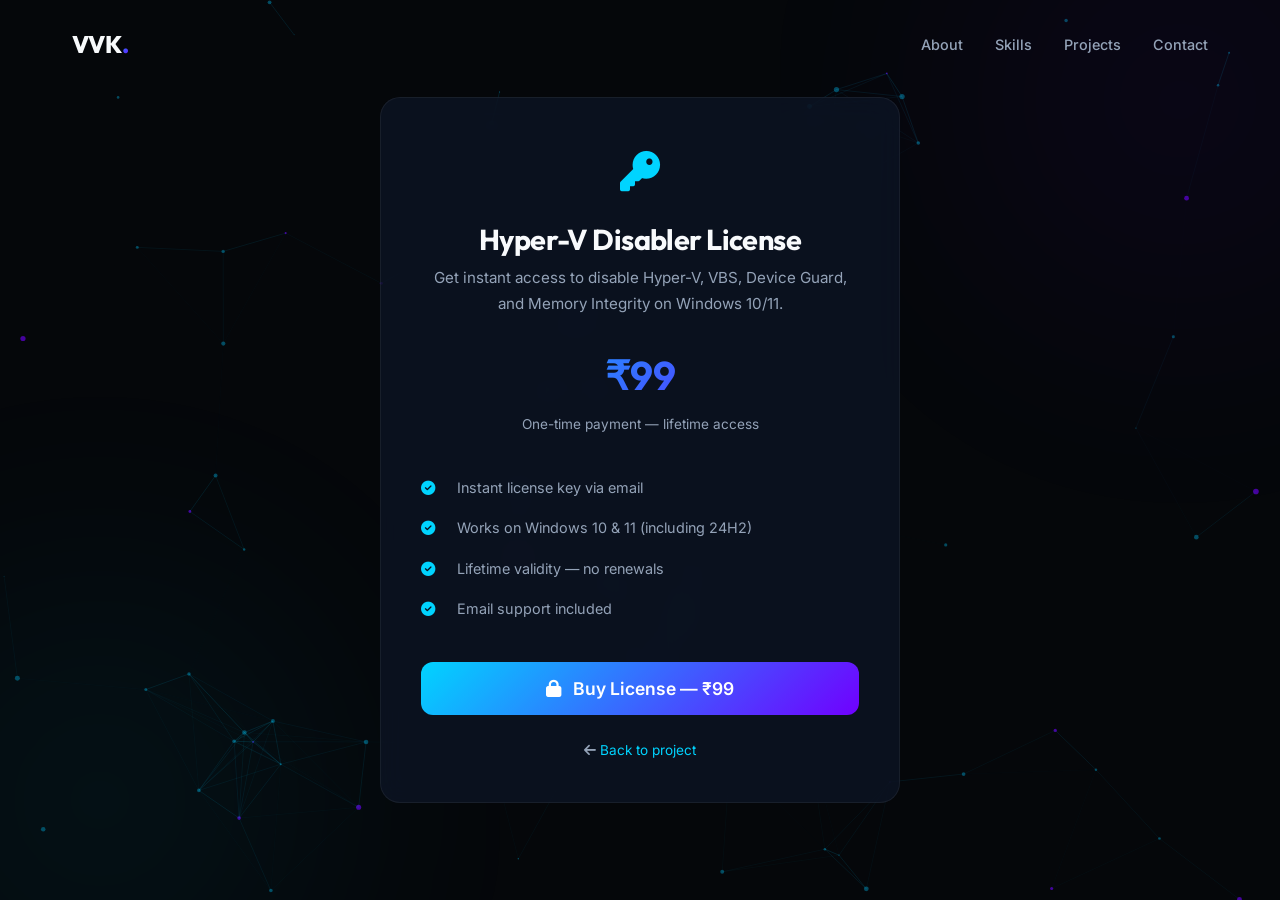
==== license.html @ eac20e23 "Add files via upload" ====
<!DOCTYPE html>
<html lang="en">
<head>
  <meta charset="UTF-8" />
  <meta name="viewport" content="width=device-width, initial-scale=1.0" />
  <title>License — Hyper-V Disabler | Vignesh Vijay K</title>
  <meta name="description" content="Purchase a license key for Hyper-V Complete Disabler script." />

  <link rel="stylesheet" href="https://cdnjs.cloudflare.com/ajax/libs/font-awesome/6.5.1/css/all.min.css" />
  <link rel="stylesheet" href="style.css" />

  <style>
    .license-section {
      min-height: 100vh;
      display: flex;
      align-items: center;
      justify-content: center;
      padding: 6rem 1rem;
    }
    .license-card {
      max-width: 520px;
      width: 100%;
      padding: 2.5rem;
      text-align: center;
    }
    .license-card .icon {
      font-size: 2.5rem;
      color: var(--accent);
      margin-bottom: 1rem;
    }
    .license-card h1 {
      font-size: 1.8rem;
      margin-bottom: 0.5rem;
    }
    .license-card .subtitle {
      color: var(--text-muted);
      font-size: 0.95rem;
      margin-bottom: 1.5rem;
    }
    .price {
      font-size: 2.5rem;
      font-weight: 700;
      font-family: var(--font-h);
      background: linear-gradient(135deg, var(--accent), var(--accent-2));
      -webkit-background-clip: text;
      -webkit-text-fill-color: transparent;
      background-clip: text;
      margin-bottom: 0.25rem;
    }
    .price-label {
      color: var(--text-muted);
      font-size: 0.85rem;
      margin-bottom: 2rem;
    }
    .features {
      text-align: left;
      margin-bottom: 2rem;
    }
    .features li {
      list-style: none;
      padding: 0.5rem 0;
      color: var(--text-muted);
      font-size: 0.9rem;
    }
    .features li i {
      color: var(--accent);
      width: 1.5rem;
      margin-right: 0.5rem;
    }
    .btn-razorpay {
      width: 100%;
      padding: 1rem;
      font-size: 1.1rem;
      font-weight: 600;
      font-family: var(--font);
      border: none;
      border-radius: 0.75rem;
      cursor: pointer;
      background: linear-gradient(135deg, var(--accent), var(--accent-2));
      color: #fff;
      transition: var(--tr);
    }
    .btn-razorpay:hover {
      transform: translateY(-2px);
      box-shadow: 0 0 30px var(--accent-glow);
    }
    .btn-razorpay:disabled {
      opacity: 0.6;
      cursor: not-allowed;
      transform: none;
    }
    .btn-razorpay i {
      margin-right: 0.5rem;
    }
    .already-have {
      margin-top: 1.5rem;
      font-size: 0.85rem;
      color: var(--text-muted);
    }
    .already-have a {
      color: var(--accent);
    }
    .status-msg {
      margin-top: 1rem;
      padding: 0.75rem;
      border-radius: 0.5rem;
      font-size: 0.9rem;
      display: none;
    }
    .status-msg.success {
      display: block;
      background: rgba(16, 185, 129, 0.15);
      color: #10b981;
      border: 1px solid rgba(16, 185, 129, 0.3);
    }
    .status-msg.error {
      display: block;
      background: rgba(239, 68, 68, 0.15);
      color: #ef4444;
      border: 1px solid rgba(239, 68, 68, 0.3);
    }
    .back-link {
      display: inline-block;
      margin-top: 1.5rem;
      color: var(--text-muted);
      font-size: 0.85rem;
    }
    .back-link i {
      margin-right: 0.3rem;
    }
    .back-link:hover {
      color: var(--accent);
    }
    .loading-spinner {
      display: inline-block;
      width: 1rem;
      height: 1rem;
      border: 2px solid rgba(255,255,255,0.3);
      border-top-color: #fff;
      border-radius: 50%;
      animation: spin 0.6s linear infinite;
      margin-right: 0.5rem;
      vertical-align: middle;
    }
    @keyframes spin { to { transform: rotate(360deg); } }
  </style>
</head>
<body>

  <canvas id="bg-canvas"></canvas>
  <div class="bg-glow bg-glow-1"></div>
  <div class="bg-glow bg-glow-2"></div>

  <nav id="navbar">
    <div class="container nav-content">
      <a href="https://vigneshvijayk.github.io/VigneshVijayK/" class="logo">VVK<span class="gradient-text">.</span></a>
      <ul class="nav-links">
        <li><a href="https://vigneshvijayk.github.io/VigneshVijayK/#about">About</a></li>
        <li><a href="https://vigneshvijayk.github.io/VigneshVijayK/#skills">Skills</a></li>
        <li><a href="https://vigneshvijayk.github.io/VigneshVijayK/#projects">Projects</a></li>
        <li><a href="https://vigneshvijayk.github.io/VigneshVijayK/#contact">Contact</a></li>
      </ul>
    </div>
  </nav>

  <section class="license-section">
    <div class="glass license-card">
      <div class="icon"><i class="fas fa-key"></i></div>
      <h1>Hyper-V Disabler License</h1>
      <p class="subtitle">Get instant access to disable Hyper-V, VBS, Device Guard, and Memory Integrity on Windows 10/11.</p>

      <div class="price">₹99</div>
      <div class="price-label">One-time payment — lifetime access</div>

      <ul class="features">
        <li><i class="fas fa-check-circle"></i> Instant license key via email</li>
        <li><i class="fas fa-check-circle"></i> Works on Windows 10 & 11 (including 24H2)</li>
        <li><i class="fas fa-check-circle"></i> Lifetime validity — no renewals</li>
        <li><i class="fas fa-check-circle"></i> Email support included</li>
      </ul>

      <button class="btn-razorpay" id="buyBtn" onclick="startPayment()">
        <i class="fas fa-lock"></i> Buy License — ₹99
      </button>

      <div id="statusMsg" class="status-msg"></div>

      <p class="already-have">
        <i class="fas fa-arrow-left"></i>
        <a href="https://github.com/VigneshVijayK/Disable-HyperV-EVE-NG">Back to project</a>
      </p>
    </div>
  </section>

  <script src="https://checkout.razorpay.com/v1/checkout.js"></script>
  <script>
    const API_BASE = 'https://disable-hyperv-license-api.onrender.com';

    function showStatus(msg, type) {
      const el = document.getElementById('statusMsg');
      el.textContent = msg;
      el.className = 'status-msg ' + type;
    }

    async function startPayment() {
      const btn = document.getElementById('buyBtn');
      btn.disabled = true;
      btn.innerHTML = '<span class="loading-spinner"></span> Creating order...';
      showStatus('', '');

      try {
        const res = await fetch(API_BASE + '/create-order', { method: 'POST' });
        const data = await res.json();

        if (!data.order_id) {
          throw new Error(data.error || 'Failed to create order');
        }

        const options = {
          key: data.key_id,
          order_id: data.order_id,
          name: 'Hyper-V Disabler',
          description: 'License Key',
          prefill: { contact: '', email: '' },
          theme: { color: '#00d4ff' },
          handler: function(response) {
            showStatus('Payment successful! Your license key is being sent to your email.', 'success');
            btn.innerHTML = '<i class="fas fa-check"></i> License Purchased';
            btn.disabled = true;
          },
          modal: {
            ondismiss: function() {
              btn.innerHTML = '<i class="fas fa-lock"></i> Buy License — ₹99';
              btn.disabled = false;
            }
          }
        };

        const rzp = new Razorpay(options);
        rzp.on('payment.failed', function(resp) {
          showStatus('Payment failed: ' + (resp.error.description || 'Please try again'), 'error');
          btn.innerHTML = '<i class="fas fa-lock"></i> Buy License — ₹99';
          btn.disabled = false;
        });

        rzp.open();
      } catch (err) {
        showStatus('Error: ' + err.message, 'error');
        btn.innerHTML = '<i class="fas fa-lock"></i> Buy License — ₹99';
        btn.disabled = false;
      }
    }
  </script>

  <script src="main.js"></script>
</body>
</html>
---- style.css ----
@import url('https://fonts.googleapis.com/css2?family=Inter:wght@300;400;500;600;700&family=Outfit:wght@300;400;500;600;700;800;900&family=Fira+Code:wght@400;500&display=swap');

/* ===== VARIABLES ===== */
:root {
  --bg: #05070a;
  --bg-alt: #080d14;
  --bg-card: rgba(15, 23, 42, 0.65);
  --accent: #00d4ff;
  --accent-2: #7000ff;
  --accent-glow: rgba(0, 212, 255, 0.25);
  --text: #f8fafc;
  --text-muted: #94a3b8;
  --border: rgba(255, 255, 255, 0.08);
  --glass-border: rgba(255, 255, 255, 0.06);
  --font: 'Inter', sans-serif;
  --font-h: 'Outfit', sans-serif;
  --font-mono: 'Fira Code', monospace;
  --ease: cubic-bezier(0.4, 0, 0.2, 1);
  --tr: 0.3s var(--ease);
}

/* ===== RESET ===== */
*, *::before, *::after { margin: 0; padding: 0; box-sizing: border-box; }
html { scroll-behavior: smooth; }
body { background: var(--bg); color: var(--text); font-family: var(--font); line-height: 1.7; overflow-x: hidden; }
img { display: block; max-width: 100%; }
a { text-decoration: none; color: inherit; }
h1,h2,h3,h4 { font-family: var(--font-h); letter-spacing: -0.02em; line-height: 1.2; }

/* ===== BG CANVAS ===== */
#bg-canvas {
  position: fixed; inset: 0; z-index: -2;
  width: 100vw; height: 100vh;
  pointer-events: none;
}

/* ===== BG GLOW ===== */
.bg-glow {
  position: fixed; width: 700px; height: 700px;
  filter: blur(120px); z-index: -1; pointer-events: none; opacity: 0.4;
}
.bg-glow-1 { top: -250px; right: -250px; background: radial-gradient(circle, rgba(112,0,255,0.2) 0%, transparent 70%); }
.bg-glow-2 { bottom: -250px; left: -250px; background: radial-gradient(circle, rgba(0,212,255,0.2) 0%, transparent 70%); }

/* ===== UTILITIES ===== */
.container { max-width: 1200px; margin: 0 auto; padding: 0 clamp(1rem, 5vw, 2rem); }
.section { padding: clamp(4rem, 10vw, 8rem) 0; }
.section-alt { background: var(--bg-alt); }
.glass {
  background: var(--bg-card);
  backdrop-filter: blur(14px);
  -webkit-backdrop-filter: blur(14px);
  border: 1px solid var(--glass-border);
  border-radius: 1.25rem;
}
.gradient-text {
  background: linear-gradient(135deg, var(--accent), var(--accent-2));
  -webkit-background-clip: text;
  -webkit-text-fill-color: transparent;
  background-clip: text;
}

/* ===== REVEAL ===== */
.reveal { opacity: 0; transform: translateY(28px); transition: opacity 0.75s var(--ease), transform 0.75s var(--ease); }
.reveal.active { opacity: 1; transform: translateY(0); }

/* ===== NAVIGATION ===== */
nav {
  position: fixed; top: 0; width: 100%; z-index: 1000;
  padding: 1.5rem 0; transition: var(--tr);
}
nav.scrolled {
  background: rgba(5,7,10,0.85);
  backdrop-filter: blur(24px);
  padding: 1rem 0;
  border-bottom: 1px solid var(--border);
}
.nav-content { display: flex; justify-content: space-between; align-items: center; gap: 2rem; }
.logo { font-family: var(--font-h); font-weight: 800; font-size: 1.5rem; }
.nav-links { display: flex; gap: 2rem; list-style: none; }
.nav-links a {
  color: var(--text-muted); font-weight: 500; font-size: 0.9rem;
  padding: 0.25rem 0; position: relative; transition: color var(--tr);
}
.nav-links a::after {
  content: ''; position: absolute; bottom: -2px; left: 0;
  width: 0; height: 2px; background: var(--accent); transition: width var(--tr);
}
.nav-links a:hover, .nav-links a.active { color: var(--text); }
.nav-links a:hover::after, .nav-links a.active::after { width: 100%; }
.nav-actions { display: flex; align-items: center; gap: 1rem; }

/* Hamburger */
.hamburger {
  display: none; flex-direction: column; gap: 5px; background: none; border: none;
  cursor: pointer; padding: 8px; z-index: 1001;
}
.hamburger span { display: block; width: 22px; height: 2px; background: var(--text); border-radius: 2px; transition: var(--tr); }
.hamburger.active span:nth-child(1) { transform: translateY(7px) rotate(45deg); }
.hamburger.active span:nth-child(2) { opacity: 0; }
.hamburger.active span:nth-child(3) { transform: translateY(-7px) rotate(-45deg); }

/* Mobile Menu */
.mobile-menu {
  position: fixed; top: 0; left: 0; width: 100%; height: 100%;
  background: rgba(5,7,10,0.97); backdrop-filter: blur(20px);
  z-index: 999; display: flex; align-items: center; justify-content: center;
  opacity: 0; visibility: hidden; transition: opacity 0.3s var(--ease), visibility 0.3s var(--ease);
}
.mobile-menu.open { opacity: 1; visibility: visible; }
.mobile-menu ul { list-style: none; text-align: center; }
.mobile-menu ul li { margin-bottom: 2rem; }
.mobile-link { font-family: var(--font-h); font-size: 2rem; font-weight: 700; color: var(--text-muted); transition: color var(--tr); }
.mobile-link:hover { color: var(--accent); }

/* ===== BUTTONS ===== */
.btn {
  display: inline-flex; align-items: center; gap: 0.6rem;
  padding: 0.9rem 2rem; border-radius: 0.75rem;
  font-weight: 600; font-size: 0.95rem; transition: var(--tr); cursor: pointer;
}
.btn-primary {
  background: var(--accent); color: #000;
  box-shadow: 0 8px 24px -8px var(--accent);
}
.btn-primary:hover { transform: translateY(-2px); box-shadow: 0 14px 32px -8px var(--accent); }
.btn-secondary {
  border: 1px solid var(--border); color: var(--text);
  background: rgba(255,255,255,0.03);
}
.btn-secondary:hover { border-color: var(--accent); color: var(--accent); background: rgba(0,212,255,0.05); }

/* ===== HERO ===== */
.hero {
  min-height: 100vh; display: flex; align-items: center; justify-content: center;
  text-align: center; padding-top: 6rem; position: relative; overflow: hidden;
}
.hero-bg-grid {
  position: absolute; inset: 0;
  background-image: linear-gradient(var(--border) 1px, transparent 1px),
                    linear-gradient(90deg, var(--border) 1px, transparent 1px);
  background-size: 60px 60px;
  mask-image: radial-gradient(ellipse at center, black 20%, transparent 80%);
  -webkit-mask-image: radial-gradient(ellipse at center, black 20%, transparent 80%);
}
.hero-content { max-width: 860px; position: relative; }
.hero-tag {
  display: inline-block;
  font-family: var(--font-mono); font-size: 0.85rem; font-weight: 600;
  color: var(--accent); margin-bottom: 1.5rem;
  padding: 0.45rem 1.1rem;
  background: rgba(0,212,255,0.08); border: 1px solid rgba(0,212,255,0.2);
  border-radius: 2rem; letter-spacing: 0.05em;
}
.hero-badge {
  display: inline-flex; align-items: center; gap: 0.6rem;
  padding: 0.45rem 1.1rem;
  background: rgba(0,212,255,0.08); border: 1px solid rgba(0,212,255,0.2);
  border-radius: 2rem; color: var(--accent); font-size: 0.85rem; font-weight: 600;
  margin-bottom: 2rem; font-family: var(--font-mono);
}
.badge-dot {
  width: 8px; height: 8px; border-radius: 50%; background: var(--accent);
  animation: pulse 2s ease-in-out infinite;
}
@keyframes pulse {
  0%, 100% { box-shadow: 0 0 0 0 rgba(0,212,255,0.6); }
  50% { box-shadow: 0 0 0 6px rgba(0,212,255,0); }
}
.hero h1 { font-size: clamp(2.5rem, 8vw, 5rem); font-weight: 900; margin-bottom: 1.25rem; line-height: 1.1; }
.hero-typing { font-family: var(--font-mono); font-size: clamp(1rem, 3vw, 1.3rem); color: var(--accent); height: 2rem; margin-bottom: 1.5rem; }
.cursor { animation: blink 1s step-end infinite; }
@keyframes blink { 0%,100% { opacity: 1; } 50% { opacity: 0; } }
.hero-sub { font-size: clamp(0.95rem, 2.5vw, 1.05rem); color: var(--text-muted); max-width: 620px; margin: 0 auto 2.5rem; }
.hero-btns { display: flex; gap: 1.25rem; justify-content: center; margin-bottom: 4rem; flex-wrap: wrap; }
.hero-stats { display: flex; align-items: center; justify-content: center; gap: 2rem; flex-wrap: wrap; }
.hero-stat { text-align: center; }
.stat-num { font-family: var(--font-h); font-size: clamp(2rem, 6vw, 2.5rem); font-weight: 900; color: var(--accent); }
.hero-stat > span:nth-child(2) { font-size: clamp(1.2rem, 4vw, 1.5rem); color: var(--accent); font-weight: 700; }
.stat-label { display: block; font-size: clamp(0.75rem, 2vw, 0.8rem); color: var(--text-muted); margin-top: 0.25rem; text-transform: uppercase; letter-spacing: 0.05em; }
.hero-stat-divider { width: 1px; height: 3rem; background: var(--border); }
.scroll-indicator {
  position: absolute; bottom: 2.5rem; left: 50%; transform: translateX(-50%);
  display: flex; flex-direction: column; align-items: center; gap: 0.5rem;
}
.scroll-dot {
  width: 6px; height: 6px; border-radius: 50%; background: var(--accent);
  animation: scrollBounce 2s ease-in-out infinite;
}
@keyframes scrollBounce { 0%,100% { transform: translateY(0); opacity: 1; } 50% { transform: translateY(10px); opacity: 0.3; } }

/* ===== SECTION HEADERS ===== */
.section-header { margin-bottom: 4rem; }
.section-tag { display: block; font-family: var(--font-mono); color: var(--accent); font-size: 0.85rem; margin-bottom: 0.75rem; }
.section-title { font-size: clamp(1.8rem, 4vw, 2.5rem); font-weight: 800; }
.section-sub { color: var(--text-muted); margin-top: 0.75rem; font-size: 1rem; }

/* ===== ABOUT ===== */
.about-text-box {
  padding: clamp(1.5rem, 4vw, 3rem);
}
.about-text-box p {
  font-size: 1.1rem; color: var(--text-muted); max-width: 900px;
}
.about-text-box p:not(:last-child) {
  margin-bottom: 1.5rem;
}
.about-text-box strong { color: var(--text); }
.about-grid { display: grid; grid-template-columns: 1fr 1fr; gap: 2.5rem; align-items: start; }
.about-text { padding: 2.5rem; color: var(--text-muted); font-size: 1.05rem; }
.about-text strong { color: var(--text); }
.about-cards { display: grid; grid-template-columns: 1fr 1fr; gap: 1.25rem; }
.about-card { padding: 1.75rem; transition: var(--tr); }
.about-card:hover { border-color: rgba(0,212,255,0.3); transform: translateY(-3px); }
.about-card-icon { font-size: 1.5rem; color: var(--accent); margin-bottom: 1rem; }
.about-card h3 { font-size: 1.05rem; margin-bottom: 0.5rem; }
.about-card p { font-size: 0.9rem; color: var(--text-muted); }

/* ===== SKILLS ===== */
.skills-grid { display: grid; grid-template-columns: repeat(auto-fit, minmax(260px, 1fr)); gap: 1.5rem; }
.skill-category { padding: 2rem; transition: var(--tr); }
.skill-category:hover { border-color: rgba(0,212,255,0.2); }
.skill-cat-header { display: flex; align-items: center; gap: 0.75rem; margin-bottom: 1.5rem; }
.skill-cat-header i { color: var(--accent); font-size: 1.1rem; }
.skill-cat-header h3 { font-size: 1.1rem; }
.skill-tags { display: flex; flex-wrap: wrap; gap: 0.6rem; }
.skill-tag {
  padding: 0.4rem 0.85rem; font-size: 0.85rem;
  background: rgba(255,255,255,0.04); border: 1px solid var(--border);
  border-radius: 0.5rem; transition: var(--tr);
}
.skill-tag:hover { border-color: var(--accent); background: rgba(0,212,255,0.06); color: var(--accent); }

/* ===== GALLERY ===== */
.gallery-grid { display: grid; grid-template-columns: repeat(auto-fit, minmax(300px, 1fr)); gap: 1.5rem; }
.gallery-item {
  position: relative; aspect-ratio: 16/10; overflow: hidden;
  border-radius: 1.25rem; cursor: pointer; border: 1px solid var(--border);
}
.gallery-item img { width: 100%; height: 100%; object-fit: cover; transition: transform 0.5s var(--ease); }
.gallery-overlay {
  position: absolute; inset: 0;
  background: linear-gradient(to top, rgba(0,0,0,0.85) 0%, rgba(0,0,0,0.2) 50%, transparent 100%);
  display: flex; justify-content: space-between; align-items: flex-end; padding: 1.75rem;
  opacity: 0; transition: opacity var(--tr);
}
.gallery-item:hover img { transform: scale(1.07); }
.gallery-item:hover .gallery-overlay { opacity: 1; }
.gallery-label h4 { font-size: 1.1rem; margin-bottom: 0.25rem; }
.gallery-label p { font-size: 0.85rem; color: rgba(255,255,255,0.7); }
.gallery-expand {
  width: 2.5rem; height: 2.5rem; border-radius: 50%;
  background: rgba(0,212,255,0.2); border: 1px solid var(--accent);
  display: flex; align-items: center; justify-content: center;
  color: var(--accent); flex-shrink: 0;
  transition: background var(--tr);
}
.gallery-expand:hover { background: var(--accent); color: #000; }
.gallery-hint {
  margin-top: 1.5rem; color: var(--text-muted); font-size: 0.9rem;
  display: flex; align-items: center; gap: 0.5rem;
}
.gallery-hint code { font-family: var(--font-mono); color: var(--accent); font-size: 0.85rem; }

/* ===== PROJECTS ===== */
.projects-grid { display: grid; grid-template-columns: repeat(auto-fit, minmax(320px, 1fr)); gap: 1.75rem; }
.project-card {
  padding: 2rem; display: flex; flex-direction: column; color: inherit;
  transition: transform var(--tr), border-color var(--tr);
}
.project-card:hover { transform: translateY(-5px); border-color: rgba(0,212,255,0.35); }
.project-top-row { display: flex; justify-content: space-between; align-items: center; margin-bottom: 1.25rem; }
.project-icon { font-size: 2rem; }
.project-lang {
  font-family: var(--font-mono); font-size: 0.75rem; font-weight: 600;
  padding: 0.3rem 0.75rem; border-radius: 2rem;
}
.lang-ps { background: rgba(83,145,254,0.15); color: #5391fe; border: 1px solid rgba(83,145,254,0.3); }
.lang-py { background: rgba(55,118,171,0.15); color: #4da6e8; border: 1px solid rgba(55,118,171,0.3); }
.lang-sh { background: rgba(78,170,37,0.15); color: #4eaa25; border: 1px solid rgba(78,170,37,0.3); }
.lang-bat { background: rgba(77,77,77,0.2); color: #aaa; border: 1px solid rgba(150,150,150,0.3); }
.project-card h3 { font-size: 1.15rem; margin-bottom: 0.75rem; }
.project-card p { color: var(--text-muted); font-size: 0.9rem; flex-grow: 1; margin-bottom: 1.5rem; }
.project-footer { display: flex; justify-content: space-between; align-items: center; font-size: 0.85rem; }
.project-meta { color: var(--text-muted); display: flex; align-items: center; gap: 0.4rem; }
.project-meta i { color: var(--accent); }
.project-link { color: var(--accent); font-weight: 600; display: flex; align-items: center; gap: 0.4rem; }

/* ===== CERTIFICATIONS ===== */
.certs-grid { display: grid; grid-template-columns: repeat(auto-fit, minmax(260px, 1fr)); gap: 1.5rem; }
.cert-card {
  padding: 2rem; display: flex; flex-direction: column; align-items: center;
  text-align: center; gap: 0.5rem; transition: var(--tr);
}
.cert-card:hover { border-color: rgba(0,212,255,0.3); transform: translateY(-3px); }
.cert-icon { font-size: 2.5rem; margin-bottom: 0.5rem; }
.cert-body { flex-grow: 1; }
.cert-body h4 { font-size: 1.1rem; margin-bottom: 0.4rem; }
.cert-issuer { color: var(--accent); font-size: 0.9rem; font-weight: 500; margin-bottom: 0.25rem; }
.cert-detail { color: var(--text-muted); font-size: 0.82rem; }
.view-cert-btn {
  margin-top: 1.25rem; padding: 0.6rem 1.25rem; border-radius: 0.6rem;
  border: 1px solid var(--accent); background: transparent;
  color: var(--accent); font-size: 0.85rem; font-weight: 600;
  cursor: pointer; transition: var(--tr); display: flex; align-items: center; gap: 0.4rem;
}
.view-cert-btn:hover { background: var(--accent); color: #000; }
.cert-pursuing { border-color: rgba(112,0,255,0.3); }
.pursuing-badge {
  margin-top: 1rem; padding: 0.4rem 0.9rem; border-radius: 2rem;
  background: rgba(112,0,255,0.12); border: 1px solid rgba(112,0,255,0.3);
  color: #a78bfa; font-size: 0.8rem; font-weight: 600; font-family: var(--font-mono);
}

/* ===== STATS ===== */
.stats-container { display: flex; flex-direction: column; gap: 2rem; align-items: center; }
.stats-row { display: flex; gap: 2rem; width: 100%; flex-wrap: wrap; justify-content: center; }
.stats-card { padding: 1.5rem; flex: 1; min-width: 280px; max-width: 500px; }
.stats-card img { width: 100%; height: auto; }

/* ===== CONTACT ===== */
.contact-grid { display: grid; grid-template-columns: repeat(auto-fit, minmax(220px, 1fr)); gap: 1.5rem; }
.contact-card { padding: 2rem; text-align: center; transition: var(--tr); }
.contact-card:hover { transform: translateY(-4px); border-color: rgba(0,212,255,0.3); }
.contact-icon-wrap {
  width: 3.5rem; height: 3.5rem; border-radius: 1rem;
  display: flex; align-items: center; justify-content: center;
  font-size: 1.5rem; margin: 0 auto 1.25rem;
}
.whatsapp { background: rgba(37,211,102,0.12); color: #25d366; }
.email { background: rgba(234,67,53,0.12); color: #ea4335; }
.github { background: rgba(255,255,255,0.08); color: #fff; }
.instagram { background: rgba(228,64,95,0.12); color: #e4405f; }
.contact-card h3 { font-size: 1rem; margin-bottom: 0.4rem; }
.contact-card p { color: var(--text-muted); font-size: 0.85rem; }
.contact-location {
  margin-top: 2rem; display: flex; align-items: center; justify-content: center;
  gap: 0.6rem; color: var(--text-muted); font-size: 0.9rem;
}
.contact-location i { color: var(--accent); }

/* ===== MODAL ===== */
.modal {
  position: fixed; inset: 0; z-index: 2000;
  display: flex; align-items: center; justify-content: center;
  opacity: 0; visibility: hidden; transition: opacity var(--tr), visibility var(--tr);
}
.modal.active { opacity: 1; visibility: visible; }
.modal-overlay { position: absolute; inset: 0; background: rgba(5,7,10,0.96); backdrop-filter: blur(12px); }
.modal-container { position: relative; z-index: 10; max-width: 90vw; }
.modal-close {
  position: absolute; top: -3rem; right: 0;
  background: none; border: none; color: #fff; font-size: 2rem; cursor: pointer;
  width: 2.5rem; height: 2.5rem; display: flex; align-items: center; justify-content: center;
  border-radius: 50%; transition: var(--tr);
}
.modal-close:hover { color: var(--accent); background: rgba(255,255,255,0.08); }
.modal-content img {
  max-width: 100%; max-height: 80vh; border-radius: 1rem;
  border: 1px solid var(--border); box-shadow: 0 0 60px var(--accent-glow);
}
.modal-caption { margin-top: 1rem; text-align: center; color: var(--text-muted); font-size: 0.95rem; }

/* ===== FOOTER ===== */
footer { border-top: 1px solid var(--border); }
.footer-inner {
  display: flex; align-items: center; justify-content: space-between;
  padding: 3rem 0; gap: 2rem; flex-wrap: wrap;
}
.footer-brand .footer-logo { font-family: var(--font-h); font-weight: 800; font-size: 1.5rem; }
.footer-brand p { color: var(--text-muted); font-size: 0.85rem; margin-top: 0.4rem; }
.footer-links { display: flex; gap: 2rem; flex-wrap: wrap; }
.footer-links a { color: var(--text-muted); font-size: 0.9rem; transition: color var(--tr); }
.footer-links a:hover { color: var(--accent); }
.footer-social { display: flex; gap: 1rem; }
.footer-social a {
  width: 2.5rem; height: 2.5rem; border-radius: 50%;
  border: 1px solid var(--border); display: flex; align-items: center; justify-content: center;
  color: var(--text-muted); font-size: 1rem; transition: var(--tr);
}
.footer-social a:hover { border-color: var(--accent); color: var(--accent); background: rgba(0,212,255,0.07); }
.footer-bottom {
  text-align: center; padding: 1.25rem 0;
  border-top: 1px solid var(--border); color: var(--text-muted); font-size: 0.82rem;
}

/* ===== RESPONSIVE ===== */
@media (max-width: 1024px) {
  .skills-grid { grid-template-columns: repeat(auto-fit, minmax(240px, 1fr)); }
  .projects-grid { grid-template-columns: repeat(auto-fit, minmax(280px, 1fr)); }
}

@media (max-width: 900px) {
  .about-grid { grid-template-columns: 1fr; }
  .about-cards { grid-template-columns: 1fr 1fr; }
  .about-text { padding: 2rem; }
}

@media (max-width: 850px) {
  .nav-cta { display: none; }
}

@media (max-width: 768px) {
  .nav-links { display: none; }
  .hamburger { display: flex; }

  .hero { min-height: 90vh; padding: 5rem 1rem 2rem; }
  .hero h1 { font-size: clamp(2rem, 7vw, 3rem); }
  .hero-sub { font-size: 0.95rem; }
  .hero-stats { gap: 1.5rem; }

  .section { padding: 3rem 0; }
  .section-header { margin-bottom: 2.5rem; }
  .section-title { font-size: clamp(1.5rem, 5vw, 2rem); }

  .skills-grid { grid-template-columns: 1fr; gap: 1.25rem; }
  .skill-category { padding: 1.5rem; }

  .projects-grid { grid-template-columns: 1fr; gap: 1.25rem; }
  .project-card { padding: 1.5rem; }

  .certs-grid { grid-template-columns: repeat(auto-fit, minmax(200px, 1fr)); gap: 1rem; }
  .cert-card { padding: 1.5rem; }

  .contact-grid { grid-template-columns: repeat(auto-fit, minmax(180px, 1fr)); gap: 1rem; }
  .contact-card { padding: 1.5rem; }

  .footer-inner { flex-direction: column; text-align: center; }
  .footer-links, .footer-social { justify-content: center; }

  .glass { backdrop-filter: blur(10px); -webkit-backdrop-filter: blur(10px); }
}

@media (max-width: 480px) {
  .hero { min-height: 85vh; }
  .hero h1 { font-size: clamp(1.6rem, 8vw, 2.2rem); }
  .hero-tag { font-size: 0.75rem; }
  .hero-btns { flex-direction: column; align-items: stretch; gap: 0.75rem; }
  .hero-btns .btn { justify-content: center; }
  .hero-stat-divider { display: none; }

  .about-cards { grid-template-columns: 1fr; }
  .about-text-box { padding: 1.5rem; }
  .about-text-box p { font-size: 1rem; }

  .skill-tag { font-size: 0.8rem; padding: 0.3rem 0.7rem; }
  .project-lang { font-size: 0.7rem; }
  .cert-icon { font-size: 2rem; }
  .cert-body h4 { font-size: 1rem; }

  .section-tag { font-size: 0.75rem; }

  .contact-grid { grid-template-columns: 1fr 1fr; gap: 0.75rem; }
  .contact-card { padding: 1.25rem; }
  .contact-card i { font-size: 1.5rem; }
  .contact-card h3 { font-size: 0.9rem; }
  .contact-card p { font-size: 0.75rem; }
  .certs-grid { grid-template-columns: repeat(auto-fit, minmax(160px, 1fr)); }
}

@media (max-width: 400px) {
  .contact-grid, .certs-grid { grid-template-columns: 1fr; }
  .hero h1 { font-size: clamp(1.4rem, 7vw, 1.8rem); }
  .btn { padding: 0.75rem 1.25rem; font-size: 0.85rem; }
  .logo { font-size: 1.2rem; }
}

/* Touch-friendly improvements */
@media (hover: none) and (pointer: coarse) {
  .project-card:hover { transform: none; }
  .cert-card:hover { transform: none; }
  .skill-tag:hover { background: rgba(255,255,255,0.04); color: inherit; border-color: var(--border); }
  .btn-primary:hover { transform: none; }
  .btn-secondary:hover { transform: none; border-color: var(--border); color: var(--text); }
  .nav-links a { padding: 0.5rem 0; }
  .hamburger { min-height: 44px; min-width: 44px; display: flex; align-items: center; justify-content: center; }
}
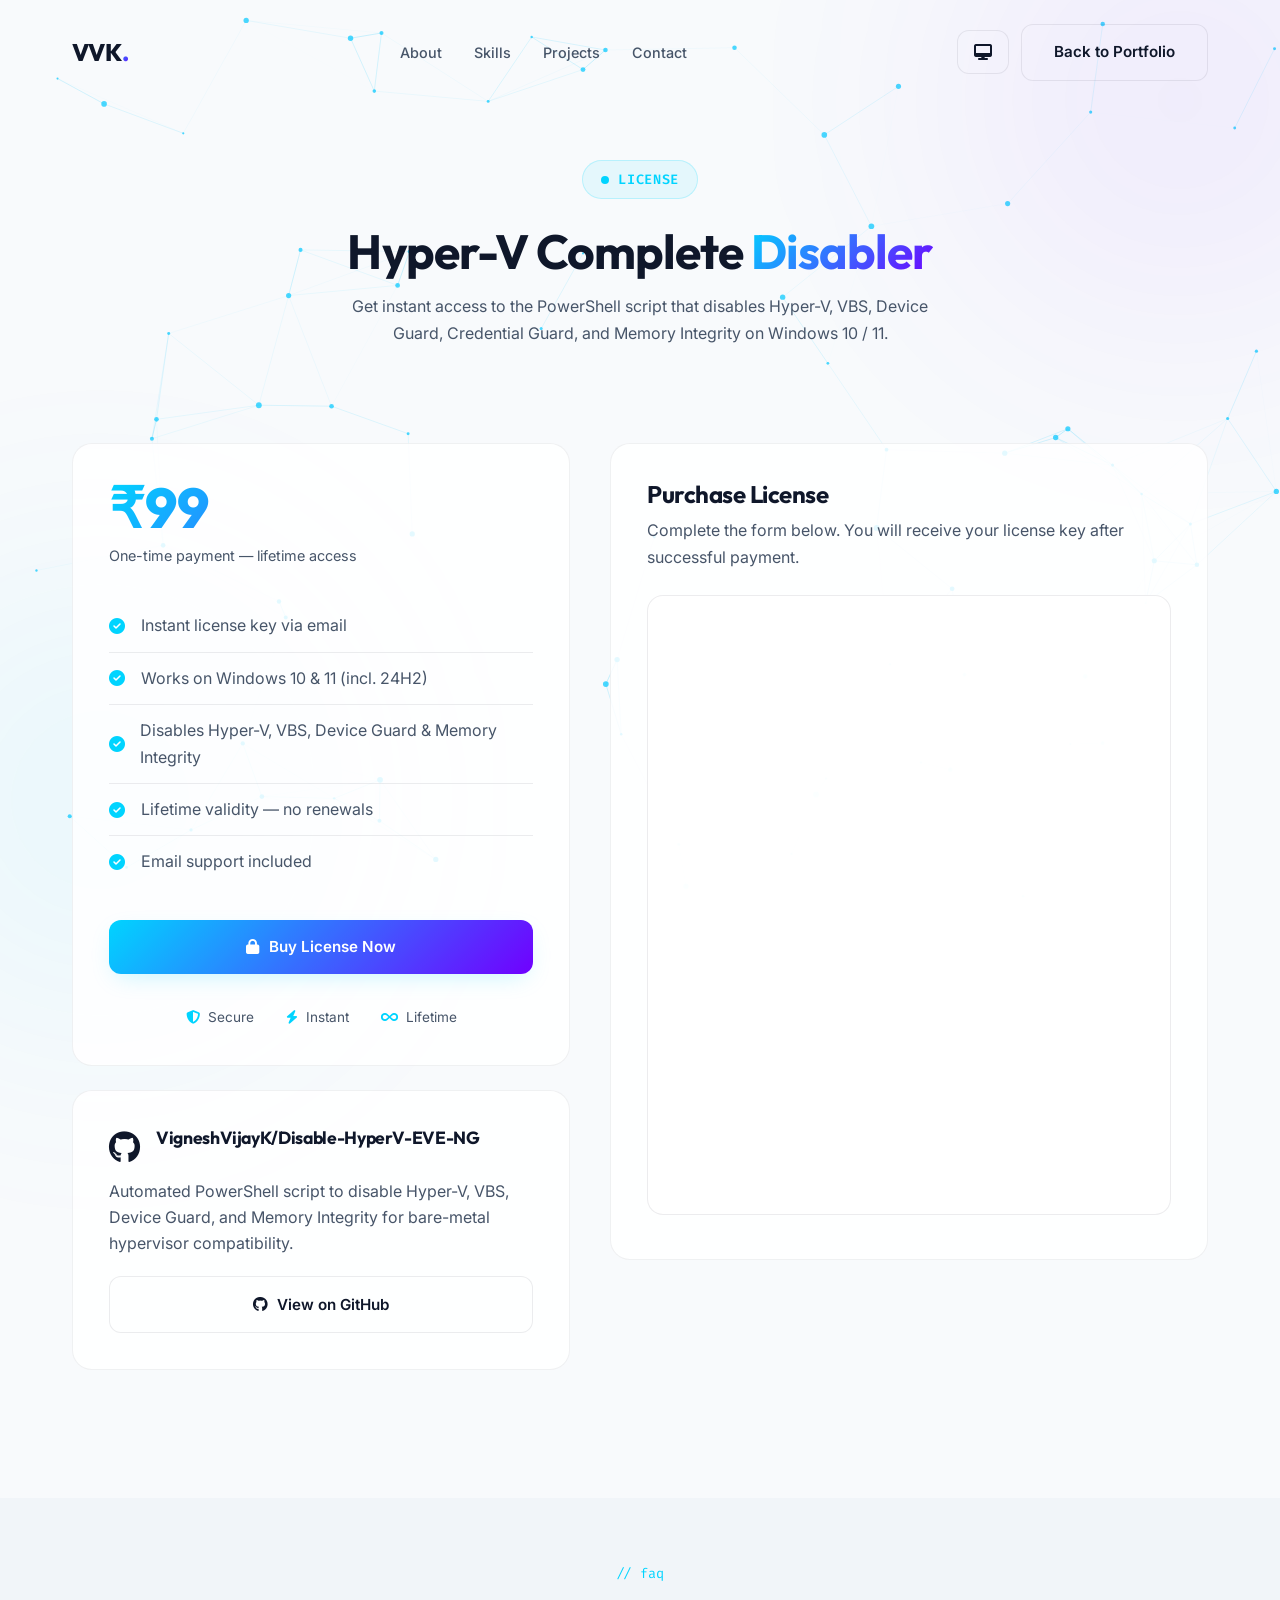
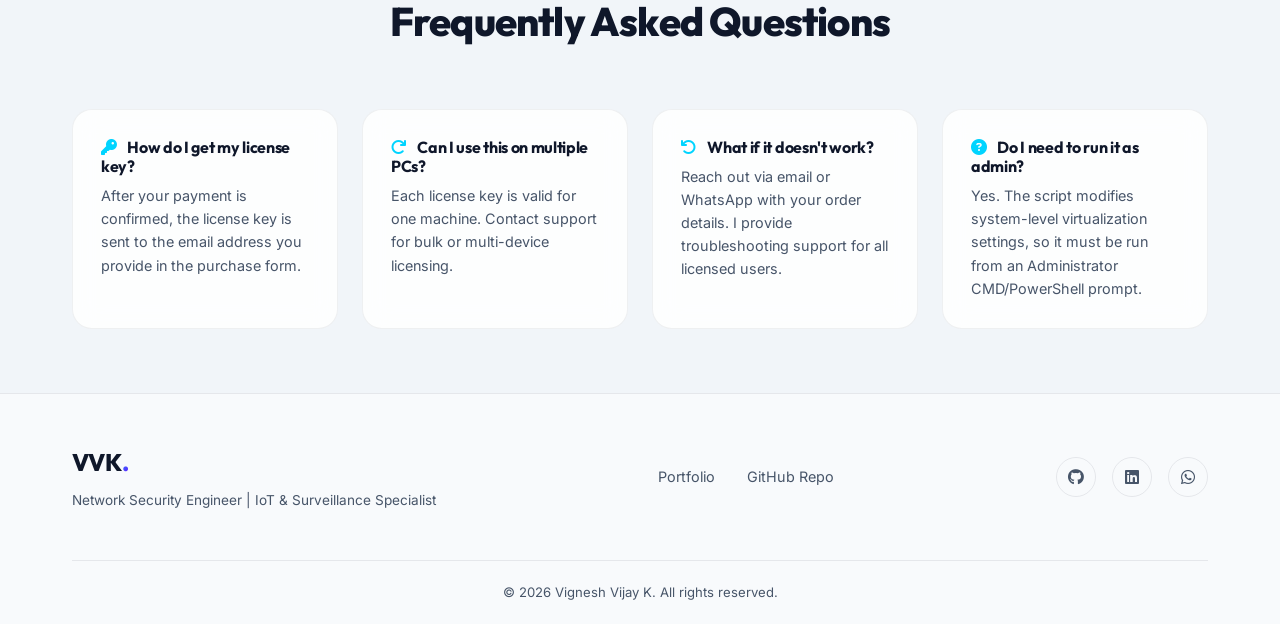
==== commit 15510022: "feat: redesign portfolio with animations, theme toggle, license page" ====
--- a/license.html
+++ b/license.html
@@ -3,254 +3,314 @@
 <head>
   <meta charset="UTF-8" />
   <meta name="viewport" content="width=device-width, initial-scale=1.0" />
-  <title>License — Hyper-V Disabler | Vignesh Vijay K</title>
-  <meta name="description" content="Purchase a license key for Hyper-V Complete Disabler script." />
+  <meta name="theme-color" content="#05070a" />
+  <meta name="color-scheme" content="dark light" />
+  <script>
+    (function () {
+      const saved = localStorage.getItem('theme') || 'system';
+      const systemDark = window.matchMedia('(prefers-color-scheme: dark)').matches;
+      if (saved === 'dark' || (saved === 'system' && systemDark)) {
+        document.documentElement.setAttribute('data-theme', 'dark');
+      } else {
+        document.documentElement.setAttribute('data-theme', 'light');
+      }
+    })();
+  </script>
+
+  <title>License — Hyper-V Complete Disabler | Vignesh Vijay K</title>
+  <meta name="description" content="Purchase a license key for Hyper-V Complete Disabler for ₹99. One-time payment, lifetime access." />
+  <link rel="canonical" href="https://vigneshvijayk.github.io/VigneshVijayK/license.html" />
+
+  <link rel="icon" type="image/svg+xml"
+    href="data:image/svg+xml,<svg xmlns='http://www.w3.org/2000/svg' viewBox='0 0 100 100'><text y='.9em' font-size='90'>🛡️</text></svg>" />
+
+  <link rel="preconnect" href="https://fonts.googleapis.com" />
+  <link rel="preconnect" href="https://fonts.gstatic.com" crossorigin />
+  <link rel="preload" as="style"
+    href="https://fonts.googleapis.com/css2?family=Inter:wght@300;400;500;600;700&family=Outfit:wght@300;400;500;600;700;800;900&family=Fira+Code:wght@400;500&display=swap" />
+  <link
+    href="https://fonts.googleapis.com/css2?family=Inter:wght@300;400;500;600;700&family=Outfit:wght@300;400;500;600;700;800;900&family=Fira+Code:wght@400;500&display=swap"
+    rel="stylesheet" />
 
   <link rel="stylesheet" href="https://cdnjs.cloudflare.com/ajax/libs/font-awesome/6.5.1/css/all.min.css" />
   <link rel="stylesheet" href="style.css" />
 
   <style>
-    .license-section {
-      min-height: 100vh;
-      display: flex;
-      align-items: center;
-      justify-content: center;
-      padding: 6rem 1rem;
-    }
-    .license-card {
-      max-width: 520px;
-      width: 100%;
-      padding: 2.5rem;
+    .license-hero {
+      min-height: auto;
+      padding: 10rem 0 4rem;
       text-align: center;
     }
-    .license-card .icon {
-      font-size: 2.5rem;
-      color: var(--accent);
-      margin-bottom: 1rem;
-    }
-    .license-card h1 {
-      font-size: 1.8rem;
-      margin-bottom: 0.5rem;
-    }
-    .license-card .subtitle {
-      color: var(--text-muted);
-      font-size: 0.95rem;
-      margin-bottom: 1.5rem;
-    }
-    .price {
-      font-size: 2.5rem;
-      font-weight: 700;
+    .license-hero h1 {
+      font-size: clamp(2rem, 5vw, 3rem);
+      margin-bottom: 0.75rem;
+    }
+    .license-hero p {
+      color: var(--text-muted);
+      max-width: 600px;
+      margin: 0 auto 2rem;
+    }
+
+    .license-content {
+      display: grid;
+      grid-template-columns: 1fr 1.2fr;
+      gap: 2.5rem;
+      align-items: start;
+    }
+
+    .license-info-card,
+    .repo-card,
+    .form-card {
+      padding: 2.25rem;
+    }
+
+    .license-info-card .price {
+      font-size: 3.5rem;
+      font-weight: 800;
       font-family: var(--font-h);
       background: linear-gradient(135deg, var(--accent), var(--accent-2));
       -webkit-background-clip: text;
       -webkit-text-fill-color: transparent;
       background-clip: text;
-      margin-bottom: 0.25rem;
-    }
-    .price-label {
-      color: var(--text-muted);
+      line-height: 1;
+      margin-bottom: 0.5rem;
+    }
+
+    .license-info-card .price-label {
+      color: var(--text-muted);
+      font-size: 0.9rem;
+      margin-bottom: 2rem;
+    }
+
+    .license-features { list-style: none; margin-bottom: 2rem; }
+    .license-features li {
+      padding: 0.75rem 0;
+      color: var(--text-muted);
+      display: flex;
+      align-items: center;
+      gap: 0.75rem;
+      border-bottom: 1px solid var(--border);
+    }
+    .license-features li:last-child { border-bottom: none; }
+    .license-features li i { color: var(--accent); width: 1.25rem; }
+
+    .repo-card { margin-top: 1.5rem; }
+    .repo-header {
+      display: flex;
+      align-items: flex-start;
+      gap: 1rem;
+      margin-bottom: 1rem;
+    }
+    .repo-header > i { font-size: 2rem; color: var(--text); margin-top: 0.25rem; }
+    .repo-title h3 { font-size: 1.1rem; margin-bottom: 0.25rem; }
+    .repo-updated { color: var(--text-muted); font-size: 0.8rem; }
+    .repo-description { color: var(--text-muted); margin-bottom: 1.25rem; line-height: 1.6; }
+    .repo-stats {
+      display: flex;
+      flex-wrap: wrap;
+      gap: 1rem;
+      margin-bottom: 1.25rem;
       font-size: 0.85rem;
-      margin-bottom: 2rem;
-    }
-    .features {
-      text-align: left;
-      margin-bottom: 2rem;
-    }
-    .features li {
-      list-style: none;
-      padding: 0.5rem 0;
-      color: var(--text-muted);
-      font-size: 0.9rem;
-    }
-    .features li i {
-      color: var(--accent);
-      width: 1.5rem;
-      margin-right: 0.5rem;
-    }
-    .btn-razorpay {
+      color: var(--text-muted);
+    }
+    .repo-stats span { display: flex; align-items: center; gap: 0.35rem; }
+    .repo-stats i { color: var(--accent); }
+    .repo-link { width: 100%; justify-content: center; }
+
+    .form-card h2 {
+      font-size: 1.5rem;
+      margin-bottom: 0.5rem;
+    }
+    .form-card > p {
+      color: var(--text-muted);
+      margin-bottom: 1.5rem;
+    }
+    .form-card iframe {
       width: 100%;
-      padding: 1rem;
-      font-size: 1.1rem;
-      font-weight: 600;
-      font-family: var(--font);
-      border: none;
-      border-radius: 0.75rem;
-      cursor: pointer;
-      background: linear-gradient(135deg, var(--accent), var(--accent-2));
-      color: #fff;
-      transition: var(--tr);
-    }
-    .btn-razorpay:hover {
-      transform: translateY(-2px);
-      box-shadow: 0 0 30px var(--accent-glow);
-    }
-    .btn-razorpay:disabled {
-      opacity: 0.6;
-      cursor: not-allowed;
-      transform: none;
-    }
-    .btn-razorpay i {
-      margin-right: 0.5rem;
-    }
-    .already-have {
-      margin-top: 1.5rem;
+      height: 620px;
+      border: 1px solid var(--border);
+      border-radius: 1rem;
+      background: var(--bg-card);
+    }
+
+    .trust-badges {
+      display: flex;
+      justify-content: center;
+      gap: 2rem;
+      flex-wrap: wrap;
+      margin-top: 2rem;
+      color: var(--text-muted);
       font-size: 0.85rem;
-      color: var(--text-muted);
-    }
-    .already-have a {
-      color: var(--accent);
-    }
-    .status-msg {
-      margin-top: 1rem;
-      padding: 0.75rem;
-      border-radius: 0.5rem;
-      font-size: 0.9rem;
-      display: none;
-    }
-    .status-msg.success {
-      display: block;
-      background: rgba(16, 185, 129, 0.15);
-      color: #10b981;
-      border: 1px solid rgba(16, 185, 129, 0.3);
-    }
-    .status-msg.error {
-      display: block;
-      background: rgba(239, 68, 68, 0.15);
-      color: #ef4444;
-      border: 1px solid rgba(239, 68, 68, 0.3);
-    }
-    .back-link {
-      display: inline-block;
-      margin-top: 1.5rem;
-      color: var(--text-muted);
-      font-size: 0.85rem;
-    }
-    .back-link i {
-      margin-right: 0.3rem;
-    }
-    .back-link:hover {
-      color: var(--accent);
-    }
-    .loading-spinner {
-      display: inline-block;
-      width: 1rem;
-      height: 1rem;
-      border: 2px solid rgba(255,255,255,0.3);
-      border-top-color: #fff;
-      border-radius: 50%;
-      animation: spin 0.6s linear infinite;
-      margin-right: 0.5rem;
-      vertical-align: middle;
-    }
-    @keyframes spin { to { transform: rotate(360deg); } }
+    }
+    .trust-badges span { display: flex; align-items: center; gap: 0.5rem; }
+    .trust-badges i { color: var(--accent); }
+
+    .license-faq { padding: 4rem 0; }
+    .faq-grid {
+      display: grid;
+      grid-template-columns: repeat(auto-fit, minmax(260px, 1fr));
+      gap: 1.5rem;
+      margin-top: 2rem;
+    }
+    .faq-card { padding: 1.75rem; }
+    .faq-card h3 { font-size: 1rem; margin-bottom: 0.5rem; color: var(--text); }
+    .faq-card p { color: var(--text-muted); font-size: 0.9rem; line-height: 1.6; }
+
+    @media (max-width: 900px) {
+      .license-content { grid-template-columns: 1fr; }
+      .form-card iframe { height: 680px; }
+    }
+    @media (max-width: 480px) {
+      .license-hero { padding: 8rem 0 3rem; }
+      .license-info-card,
+      .repo-card,
+      .form-card { padding: 1.5rem; }
+      .form-card iframe { height: 720px; }
+    }
   </style>
 </head>
 <body>
 
-  <canvas id="bg-canvas"></canvas>
-  <div class="bg-glow bg-glow-1"></div>
-  <div class="bg-glow bg-glow-2"></div>
-
-  <nav id="navbar">
+  <canvas id="bg-canvas" aria-hidden="true"></canvas>
+  <div class="bg-glow bg-glow-1" aria-hidden="true"></div>
+  <div class="bg-glow bg-glow-2" aria-hidden="true"></div>
+
+  <a href="#main-content" class="skip-link">Skip to main content</a>
+
+  <nav id="navbar" aria-label="Main navigation">
     <div class="container nav-content">
-      <a href="https://vigneshvijayk.github.io/VigneshVijayK/" class="logo">VVK<span class="gradient-text">.</span></a>
-      <ul class="nav-links">
-        <li><a href="https://vigneshvijayk.github.io/VigneshVijayK/#about">About</a></li>
-        <li><a href="https://vigneshvijayk.github.io/VigneshVijayK/#skills">Skills</a></li>
-        <li><a href="https://vigneshvijayk.github.io/VigneshVijayK/#projects">Projects</a></li>
-        <li><a href="https://vigneshvijayk.github.io/VigneshVijayK/#contact">Contact</a></li>
+      <a href="index.html" class="logo">VVK<span class="gradient-text">.</span></a>
+      <ul class="nav-links" role="menubar">
+        <li role="none"><a href="index.html#about" class="nav-link" role="menuitem">About</a></li>
+        <li role="none"><a href="index.html#skills" class="nav-link" role="menuitem">Skills</a></li>
+        <li role="none"><a href="index.html#projects" class="nav-link" role="menuitem">Projects</a></li>
+        <li role="none"><a href="index.html#contact" class="nav-link" role="menuitem">Contact</a></li>
       </ul>
+      <div class="nav-actions">
+        <button class="theme-toggle" id="themeToggle" aria-label="Toggle theme" title="Change theme">
+          <i class="fas fa-sun" aria-hidden="true" data-icon="light"></i>
+          <i class="fas fa-moon" aria-hidden="true" data-icon="dark" style="display: none;"></i>
+          <i class="fas fa-desktop" aria-hidden="true" data-icon="system" style="display: none;"></i>
+          <span class="theme-label">Theme</span>
+        </button>
+        <a href="index.html" class="btn btn-secondary nav-cta">Back to Portfolio</a>
+        <button class="hamburger" id="hamburger" aria-label="Open menu" aria-expanded="false" aria-controls="mobileMenu">
+          <span></span><span></span><span></span>
+        </button>
+      </div>
     </div>
   </nav>
 
-  <section class="license-section">
-    <div class="glass license-card">
-      <div class="icon"><i class="fas fa-key"></i></div>
-      <h1>Hyper-V Disabler License</h1>
-      <p class="subtitle">Get instant access to disable Hyper-V, VBS, Device Guard, and Memory Integrity on Windows 10/11.</p>
-
-      <div class="price">₹99</div>
-      <div class="price-label">One-time payment — lifetime access</div>
-
-      <ul class="features">
-        <li><i class="fas fa-check-circle"></i> Instant license key via email</li>
-        <li><i class="fas fa-check-circle"></i> Works on Windows 10 & 11 (including 24H2)</li>
-        <li><i class="fas fa-check-circle"></i> Lifetime validity — no renewals</li>
-        <li><i class="fas fa-check-circle"></i> Email support included</li>
-      </ul>
-
-      <button class="btn-razorpay" id="buyBtn" onclick="startPayment()">
-        <i class="fas fa-lock"></i> Buy License — ₹99
-      </button>
-
-      <div id="statusMsg" class="status-msg"></div>
-
-      <p class="already-have">
-        <i class="fas fa-arrow-left"></i>
-        <a href="https://github.com/VigneshVijayK/Disable-HyperV-EVE-NG">Back to project</a>
-      </p>
+  <div class="mobile-menu" id="mobileMenu" role="dialog" aria-modal="true" aria-label="Mobile navigation">
+    <ul>
+      <li><a href="index.html#about" class="mobile-link">About</a></li>
+      <li><a href="index.html#skills" class="mobile-link">Skills</a></li>
+      <li><a href="index.html#projects" class="mobile-link">Projects</a></li>
+      <li><a href="index.html#contact" class="mobile-link">Contact</a></li>
+    </ul>
+  </div>
+
+  <main id="main-content">
+    <section class="license-hero">
+      <div class="container">
+        <span class="hero-tag reveal"><span class="badge-dot" aria-hidden="true"></span> LICENSE</span>
+        <h1 class="reveal">Hyper-V Complete <span class="gradient-text">Disabler</span></h1>
+        <p class="reveal">Get instant access to the PowerShell script that disables Hyper-V, VBS, Device Guard, Credential Guard, and Memory Integrity on Windows 10 / 11.</p>
+      </div>
+    </section>
+
+    <section class="section" style="padding-top: 0;">
+      <div class="container">
+        <div class="license-content reveal">
+          <div class="license-left">
+            <div class="glass license-info-card">
+              <div class="price">₹99</div>
+              <div class="price-label">One-time payment — lifetime access</div>
+              <ul class="license-features">
+                <li><i class="fas fa-check-circle" aria-hidden="true"></i> Instant license key via email</li>
+                <li><i class="fas fa-check-circle" aria-hidden="true"></i> Works on Windows 10 & 11 (incl. 24H2)</li>
+                <li><i class="fas fa-check-circle" aria-hidden="true"></i> Disables Hyper-V, VBS, Device Guard & Memory Integrity</li>
+                <li><i class="fas fa-check-circle" aria-hidden="true"></i> Lifetime validity — no renewals</li>
+                <li><i class="fas fa-check-circle" aria-hidden="true"></i> Email support included</li>
+              </ul>
+              <a href="#purchase-form" class="btn btn-primary" style="width: 100%; justify-content: center;">
+                <i class="fas fa-lock" aria-hidden="true"></i> Buy License Now
+              </a>
+              <div class="trust-badges">
+                <span><i class="fas fa-shield-alt" aria-hidden="true"></i> Secure</span>
+                <span><i class="fas fa-bolt" aria-hidden="true"></i> Instant</span>
+                <span><i class="fas fa-infinity" aria-hidden="true"></i> Lifetime</span>
+              </div>
+            </div>
+
+            <div id="repoDetails"></div>
+          </div>
+
+          <div class="license-right">
+            <div class="glass form-card" id="purchase-form">
+              <h2>Purchase License</h2>
+              <p>Complete the form below. You will receive your license key after successful payment.</p>
+              <div id="licenseForm"></div>
+            </div>
+          </div>
+        </div>
+      </div>
+    </section>
+
+    <section class="section section-alt license-faq">
+      <div class="container">
+        <div class="section-header center reveal">
+          <span class="section-tag">// faq</span>
+          <h2 class="section-title">Frequently Asked Questions</h2>
+        </div>
+        <div class="faq-grid">
+          <div class="glass faq-card reveal">
+            <h3><i class="fas fa-key" aria-hidden="true"></i> How do I get my license key?</h3>
+            <p>After your payment is confirmed, the license key is sent to the email address you provide in the purchase form.</p>
+          </div>
+          <div class="glass faq-card reveal">
+            <h3><i class="fas fa-redo" aria-hidden="true"></i> Can I use this on multiple PCs?</h3>
+            <p>Each license key is valid for one machine. Contact support for bulk or multi-device licensing.</p>
+          </div>
+          <div class="glass faq-card reveal">
+            <h3><i class="fas fa-undo" aria-hidden="true"></i> What if it doesn't work?</h3>
+            <p>Reach out via email or WhatsApp with your order details. I provide troubleshooting support for all licensed users.</p>
+          </div>
+          <div class="glass faq-card reveal">
+            <h3><i class="fas fa-question-circle" aria-hidden="true"></i> Do I need to run it as admin?</h3>
+            <p>Yes. The script modifies system-level virtualization settings, so it must be run from an Administrator CMD/PowerShell prompt.</p>
+          </div>
+        </div>
+      </div>
+    </section>
+  </main>
+
+  <button id="backToTop" class="back-to-top" aria-label="Back to top">
+    <i class="fas fa-arrow-up" aria-hidden="true"></i>
+  </button>
+
+  <footer>
+    <div class="container">
+      <div class="footer-inner">
+        <div class="footer-brand">
+          <span class="footer-logo">VVK<span class="gradient-text">.</span></span>
+          <p>Network Security Engineer | IoT & Surveillance Specialist</p>
+        </div>
+        <div class="footer-links">
+          <a href="index.html">Portfolio</a>
+          <a href="https://github.com/VigneshVijayK/Disable-HyperV-EVE-NG" target="_blank" rel="noopener noreferrer">GitHub Repo</a>
+        </div>
+        <div class="footer-social">
+          <a href="https://github.com/VigneshVijayK" target="_blank" rel="noopener noreferrer" aria-label="GitHub"><i class="fab fa-github" aria-hidden="true"></i></a>
+          <a href="https://www.linkedin.com/in/vignesh-vijay-k/" target="_blank" rel="noopener noreferrer" aria-label="LinkedIn"><i class="fab fa-linkedin" aria-hidden="true"></i></a>
+          <a href="https://wa.me/918590011604" target="_blank" rel="noopener noreferrer" aria-label="WhatsApp"><i class="fab fa-whatsapp" aria-hidden="true"></i></a>
+        </div>
+      </div>
+      <div class="footer-bottom">
+        <p class="copyright">&copy; <span id="licenseYear"></span> Vignesh Vijay K. All rights reserved.</p>
+      </div>
     </div>
-  </section>
-
-  <script src="https://checkout.razorpay.com/v1/checkout.js"></script>
-  <script>
-    const API_BASE = 'https://disable-hyperv-license-api.onrender.com';
-
-    function showStatus(msg, type) {
-      const el = document.getElementById('statusMsg');
-      el.textContent = msg;
-      el.className = 'status-msg ' + type;
-    }
-
-    async function startPayment() {
-      const btn = document.getElementById('buyBtn');
-      btn.disabled = true;
-      btn.innerHTML = '<span class="loading-spinner"></span> Creating order...';
-      showStatus('', '');
-
-      try {
-        const res = await fetch(API_BASE + '/create-order', { method: 'POST' });
-        const data = await res.json();
-
-        if (!data.order_id) {
-          throw new Error(data.error || 'Failed to create order');
-        }
-
-        const options = {
-          key: data.key_id,
-          order_id: data.order_id,
-          name: 'Hyper-V Disabler',
-          description: 'License Key',
-          prefill: { contact: '', email: '' },
-          theme: { color: '#00d4ff' },
-          handler: function(response) {
-            showStatus('Payment successful! Your license key is being sent to your email.', 'success');
-            btn.innerHTML = '<i class="fas fa-check"></i> License Purchased';
-            btn.disabled = true;
-          },
-          modal: {
-            ondismiss: function() {
-              btn.innerHTML = '<i class="fas fa-lock"></i> Buy License — ₹99';
-              btn.disabled = false;
-            }
-          }
-        };
-
-        const rzp = new Razorpay(options);
-        rzp.on('payment.failed', function(resp) {
-          showStatus('Payment failed: ' + (resp.error.description || 'Please try again'), 'error');
-          btn.innerHTML = '<i class="fas fa-lock"></i> Buy License — ₹99';
-          btn.disabled = false;
-        });
-
-        rzp.open();
-      } catch (err) {
-        showStatus('Error: ' + err.message, 'error');
-        btn.innerHTML = '<i class="fas fa-lock"></i> Buy License — ₹99';
-        btn.disabled = false;
-      }
-    }
-  </script>
+  </footer>
 
   <script src="main.js"></script>
 </body>
--- a/style.css
+++ b/style.css
@@ -1,6 +1,3 @@
-@import url('https://fonts.googleapis.com/css2?family=Inter:wght@300;400;500;600;700&family=Outfit:wght@300;400;500;600;700;800;900&family=Fira+Code:wght@400;500&display=swap');
-
-/* ===== VARIABLES ===== */
 :root {
   --bg: #05070a;
   --bg-alt: #080d14;
@@ -8,51 +5,175 @@
   --accent: #00d4ff;
   --accent-2: #7000ff;
   --accent-glow: rgba(0, 212, 255, 0.25);
+  --accent-purple-glow: rgba(112, 0, 255, 0.25);
   --text: #f8fafc;
   --text-muted: #94a3b8;
   --border: rgba(255, 255, 255, 0.08);
   --glass-border: rgba(255, 255, 255, 0.06);
+  --linkedin: #0a66c2;
+
+  /* Light theme */
+  --bg-light: #f8fafc;
+  --bg-alt-light: #f1f5f9;
+  --bg-card-light: rgba(255, 255, 255, 0.85);
+  --text-light: #0f172a;
+  --text-muted-light: #475569;
+  --border-light: rgba(15, 23, 42, 0.08);
+  --glass-border-light: rgba(15, 23, 42, 0.06);
   --font: 'Inter', sans-serif;
   --font-h: 'Outfit', sans-serif;
   --font-mono: 'Fira Code', monospace;
   --ease: cubic-bezier(0.4, 0, 0.2, 1);
+  --ease-out: cubic-bezier(0.16, 1, 0.3, 1);
+  --ease-bounce: cubic-bezier(0.68, -0.55, 0.265, 1.55);
   --tr: 0.3s var(--ease);
 }
 
-/* ===== RESET ===== */
+[data-theme="light"] {
+  --bg: var(--bg-light);
+  --bg-alt: var(--bg-alt-light);
+  --bg-card: var(--bg-card-light);
+  --text: var(--text-light);
+  --text-muted: var(--text-muted-light);
+  --border: var(--border-light);
+  --glass-border: var(--glass-border-light);
+}
+
+[data-theme="dark"] {
+  --bg: #05070a;
+  --bg-alt: #080d14;
+  --bg-card: rgba(15, 23, 42, 0.65);
+  --text: #f8fafc;
+  --text-muted: #94a3b8;
+  --border: rgba(255, 255, 255, 0.08);
+  --glass-border: rgba(255, 255, 255, 0.06);
+}
+
+@media (prefers-color-scheme: light) {
+  html:not([data-theme="dark"]) {
+    --bg: var(--bg-light);
+    --bg-alt: var(--bg-alt-light);
+    --bg-card: var(--bg-card-light);
+    --text: var(--text-light);
+    --text-muted: var(--text-muted-light);
+    --border: var(--border-light);
+    --glass-border: var(--glass-border-light);
+  }
+}
+
+@media (prefers-color-scheme: dark) {
+  html:not([data-theme="light"]) {
+    --bg: #05070a;
+    --bg-alt: #080d14;
+    --bg-card: rgba(15, 23, 42, 0.65);
+    --text: #f8fafc;
+    --text-muted: #94a3b8;
+    --border: rgba(255, 255, 255, 0.08);
+    --glass-border: rgba(255, 255, 255, 0.06);
+  }
+}
+
 *, *::before, *::after { margin: 0; padding: 0; box-sizing: border-box; }
+
 html { scroll-behavior: smooth; }
-body { background: var(--bg); color: var(--text); font-family: var(--font); line-height: 1.7; overflow-x: hidden; }
+
+body {
+  background: var(--bg);
+  color: var(--text);
+  font-family: var(--font);
+  line-height: 1.7;
+  overflow-x: hidden;
+}
+
 img { display: block; max-width: 100%; }
+
 a { text-decoration: none; color: inherit; }
-h1,h2,h3,h4 { font-family: var(--font-h); letter-spacing: -0.02em; line-height: 1.2; }
-
-/* ===== BG CANVAS ===== */
+
+:focus-visible {
+  outline: 2px solid var(--accent);
+  outline-offset: 3px;
+  border-radius: 4px;
+}
+
+.skip-link {
+  position: absolute;
+  top: -100%;
+  left: 1rem;
+  z-index: 9999;
+  background: var(--bg);
+  color: var(--text);
+  padding: 0.75rem 1.25rem;
+  border: 1px solid var(--accent);
+  border-radius: 0.5rem;
+  font-weight: 600;
+  transition: top 0.25s var(--ease);
+}
+
+.skip-link:focus { top: 1rem; }
+
+h1, h2, h3, h4 { font-family: var(--font-h); letter-spacing: -0.02em; line-height: 1.2; }
+
 #bg-canvas {
-  position: fixed; inset: 0; z-index: -2;
-  width: 100vw; height: 100vh;
+  position: fixed;
+  inset: 0;
+  z-index: -2;
+  width: 100vw;
+  height: 100vh;
   pointer-events: none;
 }
 
-/* ===== BG GLOW ===== */
 .bg-glow {
-  position: fixed; width: 700px; height: 700px;
-  filter: blur(120px); z-index: -1; pointer-events: none; opacity: 0.4;
-}
-.bg-glow-1 { top: -250px; right: -250px; background: radial-gradient(circle, rgba(112,0,255,0.2) 0%, transparent 70%); }
-.bg-glow-2 { bottom: -250px; left: -250px; background: radial-gradient(circle, rgba(0,212,255,0.2) 0%, transparent 70%); }
-
-/* ===== UTILITIES ===== */
+  position: fixed;
+  width: 700px;
+  height: 700px;
+  filter: blur(120px);
+  z-index: -1;
+  pointer-events: none;
+  opacity: 0.4;
+  transition: transform 0.3s ease-out, opacity 0.5s ease;
+}
+
+.bg-glow-1 {
+  top: -250px;
+  right: -250px;
+  background: radial-gradient(circle, rgba(112, 0, 255, 0.22) 0%, transparent 70%);
+  animation: floatGlow1 20s ease-in-out infinite;
+}
+
+.bg-glow-2 {
+  bottom: -250px;
+  left: -250px;
+  background: radial-gradient(circle, rgba(0, 212, 255, 0.22) 0%, transparent 70%);
+  animation: floatGlow2 18s ease-in-out infinite;
+}
+
+@keyframes floatGlow1 {
+  0%, 100% { transform: translate(0, 0) scale(1); }
+  33% { transform: translate(30px, -30px) scale(1.1); }
+  66% { transform: translate(-20px, 20px) scale(0.95); }
+}
+
+@keyframes floatGlow2 {
+  0%, 100% { transform: translate(0, 0) scale(1); }
+  33% { transform: translate(-30px, 20px) scale(1.05); }
+  66% { transform: translate(20px, -30px) scale(0.98); }
+}
+
 .container { max-width: 1200px; margin: 0 auto; padding: 0 clamp(1rem, 5vw, 2rem); }
+
 .section { padding: clamp(4rem, 10vw, 8rem) 0; }
+
 .section-alt { background: var(--bg-alt); }
+
 .glass {
   background: var(--bg-card);
   backdrop-filter: blur(14px);
   -webkit-backdrop-filter: blur(14px);
   border: 1px solid var(--glass-border);
   border-radius: 1.25rem;
-}
+  transition: transform var(--tr), border-color var(--tr), box-shadow var(--tr), background-color 0.3s ease;
+}
+
 .gradient-text {
   background: linear-gradient(135deg, var(--accent), var(--accent-2));
   -webkit-background-clip: text;
@@ -60,359 +181,977 @@
   background-clip: text;
 }
 
-/* ===== REVEAL ===== */
-.reveal { opacity: 0; transform: translateY(28px); transition: opacity 0.75s var(--ease), transform 0.75s var(--ease); }
-.reveal.active { opacity: 1; transform: translateY(0); }
-
-/* ===== NAVIGATION ===== */
+/* Enhanced reveal animations */
+.reveal {
+  opacity: 0;
+  transition: opacity 0.8s var(--ease-out), transform 0.8s var(--ease-out), filter 0.8s var(--ease-out);
+  will-change: transform, opacity, filter;
+}
+
+.reveal[data-animate="fade-up"] { transform: translateY(40px); }
+.reveal[data-animate="fade-down"] { transform: translateY(-40px); }
+.reveal[data-animate="fade-left"] { transform: translateX(-40px); }
+.reveal[data-animate="fade-right"] { transform: translateX(40px); }
+.reveal[data-animate="scale"] { transform: scale(0.9); }
+.reveal[data-animate="blur"] { filter: blur(10px); transform: translateY(20px); }
+.reveal[data-animate="rotate"] { transform: rotate(-3deg) translateY(30px); }
+
+.reveal:not([data-animate]) { transform: translateY(30px); }
+
+.reveal.active {
+  opacity: 1;
+  transform: translate(0) scale(1) rotate(0);
+  filter: blur(0);
+}
+
+.stagger-children { perspective: 1000px; }
+
+.stagger-children > .reveal[data-delay="0"] { transition-delay: 0s; }
+.stagger-children > .reveal[data-delay="1"] { transition-delay: 0.1s; }
+.stagger-children > .reveal[data-delay="2"] { transition-delay: 0.2s; }
+.stagger-children > .reveal[data-delay="3"] { transition-delay: 0.3s; }
+.stagger-children > .reveal[data-delay="4"] { transition-delay: 0.4s; }
+.stagger-children > .reveal[data-delay="5"] { transition-delay: 0.5s; }
+.stagger-children > .reveal[data-delay="6"] { transition-delay: 0.6s; }
+.stagger-children > .reveal[data-delay="7"] { transition-delay: 0.7s; }
+.stagger-children > .reveal[data-delay="8"] { transition-delay: 0.8s; }
+.stagger-children > .reveal[data-delay="9"] { transition-delay: 0.9s; }
+
+/* Counter animation */
+.counter-value {
+  font-family: var(--font-h);
+  font-weight: 900;
+  color: var(--accent);
+  display: inline-block;
+  min-width: 3ch;
+}
+
+.counter-value.rolling { animation: rollIn 0.8s var(--ease-out); }
+
+@keyframes rollIn {
+  0% { transform: translateY(-20px) rotateX(90deg); opacity: 0; }
+  100% { transform: translateY(0) rotateX(0); opacity: 1; }
+}
+
 nav {
-  position: fixed; top: 0; width: 100%; z-index: 1000;
-  padding: 1.5rem 0; transition: var(--tr);
-}
+  position: fixed;
+  top: 0;
+  width: 100%;
+  z-index: 1000;
+  padding: 1.5rem 0;
+  transition: var(--tr);
+  animation: slideDown 0.8s var(--ease-out);
+}
+
+@keyframes slideDown {
+  from { transform: translateY(-100%); opacity: 0; }
+  to { transform: translateY(0); opacity: 1; }
+}
+
 nav.scrolled {
-  background: rgba(5,7,10,0.85);
+  background: rgba(5, 7, 10, 0.85);
   backdrop-filter: blur(24px);
+  -webkit-backdrop-filter: blur(24px);
   padding: 1rem 0;
   border-bottom: 1px solid var(--border);
 }
+
+[data-theme="light"] nav.scrolled {
+  background: rgba(248, 250, 252, 0.9);
+}
+
 .nav-content { display: flex; justify-content: space-between; align-items: center; gap: 2rem; }
-.logo { font-family: var(--font-h); font-weight: 800; font-size: 1.5rem; }
-.nav-links { display: flex; gap: 2rem; list-style: none; }
+
+.logo {
+  font-family: var(--font-h);
+  font-weight: 800;
+  font-size: 1.5rem;
+  animation: fadeIn 0.8s var(--ease-out) 0.2s both;
+}
+
+@keyframes fadeIn {
+  from { opacity: 0; transform: translateY(-10px); }
+  to { opacity: 1; transform: translateY(0); }
+}
+
+.nav-links {
+  display: flex;
+  gap: 2rem;
+  list-style: none;
+  animation: fadeIn 0.8s var(--ease-out) 0.3s both;
+}
+
 .nav-links a {
-  color: var(--text-muted); font-weight: 500; font-size: 0.9rem;
-  padding: 0.25rem 0; position: relative; transition: color var(--tr);
-}
+  color: var(--text-muted);
+  font-weight: 500;
+  font-size: 0.9rem;
+  padding: 0.25rem 0;
+  position: relative;
+  transition: color var(--tr);
+}
+
 .nav-links a::after {
-  content: ''; position: absolute; bottom: -2px; left: 0;
-  width: 0; height: 2px; background: var(--accent); transition: width var(--tr);
-}
-.nav-links a:hover, .nav-links a.active { color: var(--text); }
-.nav-links a:hover::after, .nav-links a.active::after { width: 100%; }
-.nav-actions { display: flex; align-items: center; gap: 1rem; }
-
-/* Hamburger */
+  content: '';
+  position: absolute;
+  bottom: -2px;
+  left: 0;
+  width: 0;
+  height: 2px;
+  background: var(--accent);
+  transition: width var(--tr);
+  box-shadow: 0 0 8px var(--accent-glow);
+}
+
+.nav-links a:hover,
+.nav-links a.active,
+.nav-links a:focus-visible { color: var(--text); }
+
+.nav-links a:hover::after,
+.nav-links a.active::after,
+.nav-links a:focus-visible::after { width: 100%; }
+
+.nav-actions { display: flex; align-items: center; gap: 0.75rem; animation: fadeIn 0.8s var(--ease-out) 0.4s both; }
+
+.theme-toggle {
+  display: inline-flex;
+  align-items: center;
+  justify-content: center;
+  gap: 0.5rem;
+  background: rgba(255, 255, 255, 0.03);
+  border: 1px solid var(--border);
+  color: var(--text);
+  padding: 0.6rem 1rem;
+  border-radius: 0.75rem;
+  font-size: 0.9rem;
+  font-weight: 500;
+  cursor: pointer;
+  transition: var(--tr);
+  min-height: 44px;
+  position: relative;
+  overflow: hidden;
+}
+
+.theme-toggle::before {
+  content: '';
+  position: absolute;
+  inset: 0;
+  background: var(--accent);
+  opacity: 0;
+  transition: opacity 0.3s ease;
+  z-index: -1;
+}
+
+.theme-toggle:hover,
+.theme-toggle:focus-visible {
+  border-color: var(--accent);
+  color: var(--accent);
+  background: rgba(0, 212, 255, 0.05);
+  transform: translateY(-2px);
+  box-shadow: 0 8px 20px -8px var(--accent-glow);
+}
+
+.theme-toggle .theme-label { display: none; }
+
+.theme-toggle i { font-size: 1rem; line-height: 1; }
+
+[data-theme="light"] .theme-toggle i[data-icon="light"],
+[data-theme="dark"] .theme-toggle i[data-icon="dark"],
+[data-theme="system"] .theme-toggle i[data-icon="system"] { display: inline-block !important; }
+
+[data-theme="light"] .theme-toggle i[data-icon="dark"],
+[data-theme="light"] .theme-toggle i[data-icon="system"] { display: none !important; }
+
+[data-theme="dark"] .theme-toggle i[data-icon="light"],
+[data-theme="dark"] .theme-toggle i[data-icon="system"] { display: none !important; }
+
+[data-theme="system"] .theme-toggle i[data-icon="light"],
+[data-theme="system"] .theme-toggle i[data-icon="dark"] { display: none !important; }
+
+.license-cta i { color: var(--accent); }
+
 .hamburger {
-  display: none; flex-direction: column; gap: 5px; background: none; border: none;
-  cursor: pointer; padding: 8px; z-index: 1001;
-}
-.hamburger span { display: block; width: 22px; height: 2px; background: var(--text); border-radius: 2px; transition: var(--tr); }
+  display: none;
+  flex-direction: column;
+  gap: 5px;
+  background: none;
+  border: none;
+  cursor: pointer;
+  padding: 8px;
+  z-index: 1001;
+  border-radius: 6px;
+  min-width: 44px;
+  min-height: 44px;
+  align-items: center;
+  justify-content: center;
+  transition: transform 0.3s var(--ease-bounce), background-color 0.2s ease;
+}
+
+.hamburger:focus-visible { outline: 2px solid var(--accent); outline-offset: 2px; }
+
+.hamburger:hover { background: rgba(255, 255, 255, 0.05); }
+
+.hamburger span {
+  display: block;
+  width: 22px;
+  height: 2px;
+  background: var(--text);
+  border-radius: 2px;
+  transition: var(--tr);
+}
+
 .hamburger.active span:nth-child(1) { transform: translateY(7px) rotate(45deg); }
-.hamburger.active span:nth-child(2) { opacity: 0; }
+.hamburger.active span:nth-child(2) { opacity: 0; transform: scale(0); }
 .hamburger.active span:nth-child(3) { transform: translateY(-7px) rotate(-45deg); }
 
-/* Mobile Menu */
 .mobile-menu {
-  position: fixed; top: 0; left: 0; width: 100%; height: 100%;
-  background: rgba(5,7,10,0.97); backdrop-filter: blur(20px);
-  z-index: 999; display: flex; align-items: center; justify-content: center;
-  opacity: 0; visibility: hidden; transition: opacity 0.3s var(--ease), visibility 0.3s var(--ease);
-}
+  position: fixed;
+  top: 0;
+  left: 0;
+  width: 100%;
+  height: 100%;
+  background: rgba(5, 7, 10, 0.98);
+  backdrop-filter: blur(20px);
+  -webkit-backdrop-filter: blur(20px);
+  z-index: 999;
+  display: flex;
+  align-items: center;
+  justify-content: center;
+  opacity: 0;
+  visibility: hidden;
+  transition: opacity 0.4s var(--ease-out), visibility 0.4s var(--ease-out);
+}
+
+[data-theme="light"] .mobile-menu { background: rgba(248, 250, 252, 0.98); }
+
 .mobile-menu.open { opacity: 1; visibility: visible; }
+
 .mobile-menu ul { list-style: none; text-align: center; }
-.mobile-menu ul li { margin-bottom: 2rem; }
-.mobile-link { font-family: var(--font-h); font-size: 2rem; font-weight: 700; color: var(--text-muted); transition: color var(--tr); }
-.mobile-link:hover { color: var(--accent); }
-
-/* ===== BUTTONS ===== */
+
+.mobile-menu ul li {
+  margin-bottom: 2rem;
+  opacity: 0;
+  transform: translateY(20px);
+  transition: opacity 0.4s var(--ease-out), transform 0.4s var(--ease-out);
+}
+
+.mobile-menu.open ul li { opacity: 1; transform: translateY(0); }
+
+.mobile-menu.open ul li:nth-child(1) { transition-delay: 0.1s; }
+.mobile-menu.open ul li:nth-child(2) { transition-delay: 0.2s; }
+.mobile-menu.open ul li:nth-child(3) { transition-delay: 0.3s; }
+.mobile-menu.open ul li:nth-child(4) { transition-delay: 0.4s; }
+.mobile-menu.open ul li:nth-child(5) { transition-delay: 0.5s; }
+
+.mobile-link {
+  font-family: var(--font-h);
+  font-size: 2rem;
+  font-weight: 700;
+  color: var(--text-muted);
+  transition: color var(--tr), transform 0.2s ease;
+  padding: 0.5rem;
+  border-radius: 8px;
+  display: inline-block;
+}
+
+.mobile-link:hover,
+.mobile-link:focus-visible { color: var(--accent); transform: scale(1.05); }
+
 .btn {
-  display: inline-flex; align-items: center; gap: 0.6rem;
-  padding: 0.9rem 2rem; border-radius: 0.75rem;
-  font-weight: 600; font-size: 0.95rem; transition: var(--tr); cursor: pointer;
-}
+  display: inline-flex;
+  align-items: center;
+  justify-content: center;
+  gap: 0.6rem;
+  padding: 0.9rem 2rem;
+  border-radius: 0.75rem;
+  font-weight: 600;
+  font-size: 0.95rem;
+  transition: var(--tr);
+  cursor: pointer;
+  border: none;
+  text-align: center;
+  position: relative;
+  overflow: hidden;
+}
+
+.btn::before {
+  content: '';
+  position: absolute;
+  top: 0;
+  left: -100%;
+  width: 100%;
+  height: 100%;
+  background: linear-gradient(90deg, transparent, rgba(255, 255, 255, 0.2), transparent);
+  transition: left 0.5s ease;
+}
+
+.btn:hover::before { left: 100%; }
+
 .btn-primary {
-  background: var(--accent); color: #000;
-  box-shadow: 0 8px 24px -8px var(--accent);
-}
-.btn-primary:hover { transform: translateY(-2px); box-shadow: 0 14px 32px -8px var(--accent); }
+  background: linear-gradient(135deg, var(--accent), var(--accent-2));
+  color: #fff;
+  box-shadow: 0 8px 24px -8px var(--accent-glow);
+}
+
+.btn-primary:hover,
+.btn-primary:focus-visible {
+  transform: translateY(-2px);
+  box-shadow: 0 14px 32px -8px var(--accent-glow), 0 0 30px var(--accent-purple-glow);
+}
+
 .btn-secondary {
-  border: 1px solid var(--border); color: var(--text);
-  background: rgba(255,255,255,0.03);
-}
-.btn-secondary:hover { border-color: var(--accent); color: var(--accent); background: rgba(0,212,255,0.05); }
-
-/* ===== HERO ===== */
+  border: 1px solid var(--border);
+  color: var(--text);
+  background: rgba(255, 255, 255, 0.03);
+}
+
+.btn-secondary:hover,
+.btn-secondary:focus-visible {
+  border-color: var(--accent);
+  color: var(--accent);
+  background: rgba(0, 212, 255, 0.05);
+  transform: translateY(-2px);
+}
+
 .hero {
-  min-height: 100vh; display: flex; align-items: center; justify-content: center;
-  text-align: center; padding-top: 6rem; position: relative; overflow: hidden;
-}
+  min-height: 100svh;
+  display: flex;
+  align-items: center;
+  justify-content: center;
+  text-align: center;
+  padding-top: 6rem;
+  position: relative;
+  overflow: hidden;
+}
+
 .hero-bg-grid {
-  position: absolute; inset: 0;
-  background-image: linear-gradient(var(--border) 1px, transparent 1px),
-                    linear-gradient(90deg, var(--border) 1px, transparent 1px);
+  position: absolute;
+  inset: 0;
+  background-image:
+    linear-gradient(var(--border) 1px, transparent 1px),
+    linear-gradient(90deg, var(--border) 1px, transparent 1px);
   background-size: 60px 60px;
   mask-image: radial-gradient(ellipse at center, black 20%, transparent 80%);
   -webkit-mask-image: radial-gradient(ellipse at center, black 20%, transparent 80%);
-}
-.hero-content { max-width: 860px; position: relative; }
+  pointer-events: none;
+  animation: gridPulse 4s ease-in-out infinite;
+}
+
+@keyframes gridPulse {
+  0%, 100% { opacity: 0.5; }
+  50% { opacity: 0.8; }
+}
+
+.hero-content { max-width: 860px; position: relative; padding: 0 1rem; }
+
 .hero-tag {
-  display: inline-block;
-  font-family: var(--font-mono); font-size: 0.85rem; font-weight: 600;
-  color: var(--accent); margin-bottom: 1.5rem;
+  display: inline-flex;
+  align-items: center;
+  gap: 0.6rem;
+  font-family: var(--font-mono);
+  font-size: 0.85rem;
+  font-weight: 600;
+  color: var(--accent);
+  margin-bottom: 1.5rem;
   padding: 0.45rem 1.1rem;
-  background: rgba(0,212,255,0.08); border: 1px solid rgba(0,212,255,0.2);
-  border-radius: 2rem; letter-spacing: 0.05em;
-}
-.hero-badge {
-  display: inline-flex; align-items: center; gap: 0.6rem;
-  padding: 0.45rem 1.1rem;
-  background: rgba(0,212,255,0.08); border: 1px solid rgba(0,212,255,0.2);
-  border-radius: 2rem; color: var(--accent); font-size: 0.85rem; font-weight: 600;
-  margin-bottom: 2rem; font-family: var(--font-mono);
-}
+  background: rgba(0, 212, 255, 0.08);
+  border: 1px solid rgba(0, 212, 255, 0.2);
+  border-radius: 2rem;
+  letter-spacing: 0.05em;
+  animation: fadeIn 0.8s var(--ease-out) 0.3s both;
+}
+
 .badge-dot {
-  width: 8px; height: 8px; border-radius: 50%; background: var(--accent);
+  width: 8px;
+  height: 8px;
+  border-radius: 50%;
+  background: var(--accent);
   animation: pulse 2s ease-in-out infinite;
 }
+
 @keyframes pulse {
-  0%, 100% { box-shadow: 0 0 0 0 rgba(0,212,255,0.6); }
-  50% { box-shadow: 0 0 0 6px rgba(0,212,255,0); }
-}
-.hero h1 { font-size: clamp(2.5rem, 8vw, 5rem); font-weight: 900; margin-bottom: 1.25rem; line-height: 1.1; }
-.hero-typing { font-family: var(--font-mono); font-size: clamp(1rem, 3vw, 1.3rem); color: var(--accent); height: 2rem; margin-bottom: 1.5rem; }
+  0%, 100% { box-shadow: 0 0 0 0 rgba(0, 212, 255, 0.6); }
+  50% { box-shadow: 0 0 0 6px rgba(0, 212, 255, 0); }
+}
+
+.hero h1 {
+  font-size: clamp(2.5rem, 8vw, 5rem);
+  font-weight: 900;
+  margin-bottom: 1.25rem;
+  line-height: 1.1;
+  animation: fadeIn 0.8s var(--ease-out) 0.5s both;
+}
+
+.hero-typing {
+  font-family: var(--font-mono);
+  font-size: clamp(1rem, 3vw, 1.3rem);
+  color: var(--accent);
+  height: 2rem;
+  margin-bottom: 1.5rem;
+  min-height: 2rem;
+  animation: fadeIn 0.8s var(--ease-out) 0.7s both;
+}
+
 .cursor { animation: blink 1s step-end infinite; }
-@keyframes blink { 0%,100% { opacity: 1; } 50% { opacity: 0; } }
-.hero-sub { font-size: clamp(0.95rem, 2.5vw, 1.05rem); color: var(--text-muted); max-width: 620px; margin: 0 auto 2.5rem; }
-.hero-btns { display: flex; gap: 1.25rem; justify-content: center; margin-bottom: 4rem; flex-wrap: wrap; }
-.hero-stats { display: flex; align-items: center; justify-content: center; gap: 2rem; flex-wrap: wrap; }
+
+@keyframes blink { 0%, 100% { opacity: 1; } 50% { opacity: 0; } }
+
+.hero-sub {
+  font-size: clamp(0.95rem, 2.5vw, 1.05rem);
+  color: var(--text-muted);
+  max-width: 620px;
+  margin: 0 auto 2.5rem;
+  animation: fadeIn 0.8s var(--ease-out) 0.9s both;
+}
+
+.hero-sub strong { color: var(--text); }
+
+.hero-btns {
+  display: flex;
+  gap: 1.25rem;
+  justify-content: center;
+  margin-bottom: 4rem;
+  flex-wrap: wrap;
+  animation: fadeIn 0.8s var(--ease-out) 1.1s both;
+}
+
+.hero-btns .btn { animation: float 3s ease-in-out infinite; }
+
+.hero-btns .btn:nth-child(1) { animation-delay: 0s; }
+.hero-btns .btn:nth-child(2) { animation-delay: 0.2s; }
+.hero-btns .btn:nth-child(3) { animation-delay: 0.4s; }
+
+@keyframes float {
+  0%, 100% { transform: translateY(0); }
+  50% { transform: translateY(-4px); }
+}
+
+.hero-btns .btn:hover { animation-play-state: paused; }
+
+.hero-stats {
+  display: flex;
+  align-items: center;
+  justify-content: center;
+  gap: 2rem;
+  flex-wrap: wrap;
+  animation: fadeIn 0.8s var(--ease-out) 1.3s both;
+}
+
 .hero-stat { text-align: center; }
-.stat-num { font-family: var(--font-h); font-size: clamp(2rem, 6vw, 2.5rem); font-weight: 900; color: var(--accent); }
-.hero-stat > span:nth-child(2) { font-size: clamp(1.2rem, 4vw, 1.5rem); color: var(--accent); font-weight: 700; }
-.stat-label { display: block; font-size: clamp(0.75rem, 2vw, 0.8rem); color: var(--text-muted); margin-top: 0.25rem; text-transform: uppercase; letter-spacing: 0.05em; }
-.hero-stat-divider { width: 1px; height: 3rem; background: var(--border); }
+
+.hero-stat .stat-num {
+  font-family: var(--font-h);
+  font-size: clamp(2rem, 6vw, 2.5rem);
+  font-weight: 900;
+  color: var(--accent);
+}
+
+.stat-label {
+  display: block;
+  font-size: clamp(0.75rem, 2vw, 0.8rem);
+  color: var(--text-muted);
+  margin-top: 0.25rem;
+  text-transform: uppercase;
+  letter-spacing: 0.05em;
+}
+
+.hero-stat-divider {
+  width: 1px;
+  height: 3rem;
+  background: var(--border);
+  animation: growHeight 1s var(--ease-out) 1.5s both;
+}
+
+@keyframes growHeight {
+  from { transform: scaleY(0); }
+  to { transform: scaleY(1); }
+}
+
 .scroll-indicator {
-  position: absolute; bottom: 2.5rem; left: 50%; transform: translateX(-50%);
-  display: flex; flex-direction: column; align-items: center; gap: 0.5rem;
-}
+  position: absolute;
+  bottom: 2.5rem;
+  left: 50%;
+  transform: translateX(-50%);
+  display: flex;
+  flex-direction: column;
+  align-items: center;
+  gap: 0.5rem;
+  animation: fadeIn 0.8s var(--ease-out) 1.5s both;
+}
+
 .scroll-dot {
-  width: 6px; height: 6px; border-radius: 50%; background: var(--accent);
+  width: 6px;
+  height: 6px;
+  border-radius: 50%;
+  background: var(--accent);
   animation: scrollBounce 2s ease-in-out infinite;
 }
-@keyframes scrollBounce { 0%,100% { transform: translateY(0); opacity: 1; } 50% { transform: translateY(10px); opacity: 0.3; } }
-
-/* ===== SECTION HEADERS ===== */
+
+.scroll-dot:nth-child(2) { animation-delay: 0.15s; }
+.scroll-dot:nth-child(3) { animation-delay: 0.3s; }
+
+@keyframes scrollBounce {
+  0%, 100% { transform: translateY(0); opacity: 1; }
+  50% { transform: translateY(10px); opacity: 0.3; }
+}
+
 .section-header { margin-bottom: 4rem; }
+
+.section-header.center { text-align: center; }
+
 .section-tag { display: block; font-family: var(--font-mono); color: var(--accent); font-size: 0.85rem; margin-bottom: 0.75rem; }
+
 .section-title { font-size: clamp(1.8rem, 4vw, 2.5rem); font-weight: 800; }
-.section-sub { color: var(--text-muted); margin-top: 0.75rem; font-size: 1rem; }
-
-/* ===== ABOUT ===== */
-.about-text-box {
-  padding: clamp(1.5rem, 4vw, 3rem);
-}
+
+.section-sub { color: var(--text-muted); margin-top: 0.75rem; font-size: 1rem; max-width: 560px; }
+
+.section-header.center .section-sub { margin-left: auto; margin-right: auto; }
+
+.about-grid { display: grid; grid-template-columns: 1.2fr 1fr; gap: 2.5rem; align-items: start; }
+
+.about-text-box { padding: clamp(1.5rem, 4vw, 3rem); }
+
 .about-text-box p {
-  font-size: 1.1rem; color: var(--text-muted); max-width: 900px;
-}
-.about-text-box p:not(:last-child) {
-  margin-bottom: 1.5rem;
-}
+  font-size: 1.1rem;
+  color: var(--text-muted);
+  max-width: 900px;
+  line-height: 1.8;
+}
+
+.about-text-box p:not(:last-child) { margin-bottom: 1.5rem; }
+
 .about-text-box strong { color: var(--text); }
-.about-grid { display: grid; grid-template-columns: 1fr 1fr; gap: 2.5rem; align-items: start; }
-.about-text { padding: 2.5rem; color: var(--text-muted); font-size: 1.05rem; }
-.about-text strong { color: var(--text); }
+
 .about-cards { display: grid; grid-template-columns: 1fr 1fr; gap: 1.25rem; }
-.about-card { padding: 1.75rem; transition: var(--tr); }
-.about-card:hover { border-color: rgba(0,212,255,0.3); transform: translateY(-3px); }
-.about-card-icon { font-size: 1.5rem; color: var(--accent); margin-bottom: 1rem; }
+
+.about-card {
+  padding: 1.75rem;
+  transition: transform var(--tr), border-color var(--tr), box-shadow var(--tr);
+}
+
+.about-card:hover,
+.about-card:focus-within {
+  border-color: rgba(0, 212, 255, 0.3);
+  transform: translateY(-3px) rotateX(2deg);
+  box-shadow: 0 12px 32px -12px var(--accent-glow);
+}
+
+.about-card-icon { font-size: 1.5rem; color: var(--accent); margin-bottom: 1rem; transition: transform 0.3s var(--ease-bounce); }
+
+.about-card:hover .about-card-icon { transform: scale(1.15) rotate(-5deg); }
+
 .about-card h3 { font-size: 1.05rem; margin-bottom: 0.5rem; }
-.about-card p { font-size: 0.9rem; color: var(--text-muted); }
-
-/* ===== SKILLS ===== */
+
+.about-card p { font-size: 0.9rem; color: var(--text-muted); line-height: 1.6; }
+
 .skills-grid { display: grid; grid-template-columns: repeat(auto-fit, minmax(260px, 1fr)); gap: 1.5rem; }
+
 .skill-category { padding: 2rem; transition: var(--tr); }
-.skill-category:hover { border-color: rgba(0,212,255,0.2); }
+
+.skill-category:hover { border-color: rgba(0, 212, 255, 0.2); transform: translateY(-4px); box-shadow: 0 16px 40px -16px var(--accent-glow); }
+
 .skill-cat-header { display: flex; align-items: center; gap: 0.75rem; margin-bottom: 1.5rem; }
-.skill-cat-header i { color: var(--accent); font-size: 1.1rem; }
+
+.skill-cat-header i { color: var(--accent); font-size: 1.1rem; transition: transform 0.3s var(--ease-bounce); }
+
+.skill-category:hover .skill-cat-header i { transform: scale(1.2) rotate(-5deg); }
+
 .skill-cat-header h3 { font-size: 1.1rem; }
+
 .skill-tags { display: flex; flex-wrap: wrap; gap: 0.6rem; }
+
 .skill-tag {
-  padding: 0.4rem 0.85rem; font-size: 0.85rem;
-  background: rgba(255,255,255,0.04); border: 1px solid var(--border);
-  border-radius: 0.5rem; transition: var(--tr);
-}
-.skill-tag:hover { border-color: var(--accent); background: rgba(0,212,255,0.06); color: var(--accent); }
-
-/* ===== GALLERY ===== */
-.gallery-grid { display: grid; grid-template-columns: repeat(auto-fit, minmax(300px, 1fr)); gap: 1.5rem; }
-.gallery-item {
-  position: relative; aspect-ratio: 16/10; overflow: hidden;
-  border-radius: 1.25rem; cursor: pointer; border: 1px solid var(--border);
-}
-.gallery-item img { width: 100%; height: 100%; object-fit: cover; transition: transform 0.5s var(--ease); }
-.gallery-overlay {
-  position: absolute; inset: 0;
-  background: linear-gradient(to top, rgba(0,0,0,0.85) 0%, rgba(0,0,0,0.2) 50%, transparent 100%);
-  display: flex; justify-content: space-between; align-items: flex-end; padding: 1.75rem;
-  opacity: 0; transition: opacity var(--tr);
-}
-.gallery-item:hover img { transform: scale(1.07); }
-.gallery-item:hover .gallery-overlay { opacity: 1; }
-.gallery-label h4 { font-size: 1.1rem; margin-bottom: 0.25rem; }
-.gallery-label p { font-size: 0.85rem; color: rgba(255,255,255,0.7); }
-.gallery-expand {
-  width: 2.5rem; height: 2.5rem; border-radius: 50%;
-  background: rgba(0,212,255,0.2); border: 1px solid var(--accent);
-  display: flex; align-items: center; justify-content: center;
-  color: var(--accent); flex-shrink: 0;
-  transition: background var(--tr);
-}
-.gallery-expand:hover { background: var(--accent); color: #000; }
-.gallery-hint {
-  margin-top: 1.5rem; color: var(--text-muted); font-size: 0.9rem;
-  display: flex; align-items: center; gap: 0.5rem;
-}
-.gallery-hint code { font-family: var(--font-mono); color: var(--accent); font-size: 0.85rem; }
-
-/* ===== PROJECTS ===== */
+  padding: 0.4rem 0.85rem;
+  font-size: 0.85rem;
+  background: rgba(255, 255, 255, 0.04);
+  border: 1px solid var(--border);
+  border-radius: 0.5rem;
+  transition: var(--tr);
+  cursor: default;
+}
+
+.skill-tag:hover {
+  border-color: var(--accent);
+  background: rgba(0, 212, 255, 0.06);
+  color: var(--accent);
+  transform: translateY(-2px);
+}
+
 .projects-grid { display: grid; grid-template-columns: repeat(auto-fit, minmax(320px, 1fr)); gap: 1.75rem; }
+
 .project-card {
-  padding: 2rem; display: flex; flex-direction: column; color: inherit;
-  transition: transform var(--tr), border-color var(--tr);
-}
-.project-card:hover { transform: translateY(-5px); border-color: rgba(0,212,255,0.35); }
+  padding: 2rem;
+  display: flex;
+  flex-direction: column;
+  color: inherit;
+  transition: transform 0.4s var(--ease-out), border-color 0.4s var(--ease-out), box-shadow 0.4s var(--ease-out);
+}
+
+.project-card:hover,
+.project-card:focus-visible {
+  transform: translateY(-8px) scale(1.02);
+  border-color: rgba(0, 212, 255, 0.35);
+  box-shadow: 0 24px 50px -20px var(--accent-glow);
+}
+
 .project-top-row { display: flex; justify-content: space-between; align-items: center; margin-bottom: 1.25rem; }
-.project-icon { font-size: 2rem; }
+
+.project-icon { font-size: 2rem; line-height: 1; transition: transform 0.3s var(--ease-bounce); }
+
+.project-card:hover .project-icon { transform: scale(1.2) rotate(5deg); }
+
 .project-lang {
-  font-family: var(--font-mono); font-size: 0.75rem; font-weight: 600;
-  padding: 0.3rem 0.75rem; border-radius: 2rem;
-}
-.lang-ps { background: rgba(83,145,254,0.15); color: #5391fe; border: 1px solid rgba(83,145,254,0.3); }
-.lang-py { background: rgba(55,118,171,0.15); color: #4da6e8; border: 1px solid rgba(55,118,171,0.3); }
-.lang-sh { background: rgba(78,170,37,0.15); color: #4eaa25; border: 1px solid rgba(78,170,37,0.3); }
-.lang-bat { background: rgba(77,77,77,0.2); color: #aaa; border: 1px solid rgba(150,150,150,0.3); }
+  font-family: var(--font-mono);
+  font-size: 0.75rem;
+  font-weight: 600;
+  padding: 0.3rem 0.75rem;
+  border-radius: 2rem;
+  transition: transform 0.2s ease;
+}
+
+.project-card:hover .project-lang { transform: scale(1.05); }
+
+.lang-ps { background: rgba(83, 145, 254, 0.15); color: #5391fe; border: 1px solid rgba(83, 145, 254, 0.3); }
+
+.lang-py { background: rgba(55, 118, 171, 0.15); color: #4da6e8; border: 1px solid rgba(55, 118, 171, 0.3); }
+
+.lang-sh { background: rgba(78, 170, 37, 0.15); color: #4eaa25; border: 1px solid rgba(78, 170, 37, 0.3); }
+
+.lang-bat { background: rgba(150, 150, 150, 0.15); color: #ccc; border: 1px solid rgba(150, 150, 150, 0.3); }
+
 .project-card h3 { font-size: 1.15rem; margin-bottom: 0.75rem; }
-.project-card p { color: var(--text-muted); font-size: 0.9rem; flex-grow: 1; margin-bottom: 1.5rem; }
-.project-footer { display: flex; justify-content: space-between; align-items: center; font-size: 0.85rem; }
+
+.project-card p { color: var(--text-muted); font-size: 0.9rem; flex-grow: 1; margin-bottom: 1.5rem; line-height: 1.6; }
+
+.project-footer { display: flex; justify-content: space-between; align-items: center; font-size: 0.85rem; margin-top: auto; }
+
 .project-meta { color: var(--text-muted); display: flex; align-items: center; gap: 0.4rem; }
-.project-meta i { color: var(--accent); }
-.project-link { color: var(--accent); font-weight: 600; display: flex; align-items: center; gap: 0.4rem; }
-
-/* ===== CERTIFICATIONS ===== */
+
+.project-meta i { color: var(--accent); font-size: 0.85rem; }
+
+.project-link {
+  color: var(--accent);
+  font-weight: 600;
+  display: flex;
+  align-items: center;
+  gap: 0.4rem;
+  transition: gap 0.2s ease;
+}
+
+.project-card:hover .project-link i { transform: translateX(4px); }
+
+.project-link i { transition: transform 0.2s ease; }
+
 .certs-grid { display: grid; grid-template-columns: repeat(auto-fit, minmax(260px, 1fr)); gap: 1.5rem; }
+
 .cert-card {
-  padding: 2rem; display: flex; flex-direction: column; align-items: center;
-  text-align: center; gap: 0.5rem; transition: var(--tr);
-}
-.cert-card:hover { border-color: rgba(0,212,255,0.3); transform: translateY(-3px); }
-.cert-icon { font-size: 2.5rem; margin-bottom: 0.5rem; }
+  padding: 2rem;
+  display: flex;
+  flex-direction: column;
+  align-items: center;
+  text-align: center;
+  gap: 0.5rem;
+  transition: var(--tr);
+}
+
+.cert-card:hover,
+.cert-card:focus-within {
+  border-color: rgba(0, 212, 255, 0.3);
+  transform: translateY(-5px) scale(1.02);
+  box-shadow: 0 20px 45px -18px var(--accent-glow);
+}
+
+.cert-icon { font-size: 2.5rem; margin-bottom: 0.5rem; line-height: 1; transition: transform 0.3s var(--ease-bounce); }
+
+.cert-card:hover .cert-icon { transform: scale(1.2) rotate(-8deg); }
+
 .cert-body { flex-grow: 1; }
+
 .cert-body h4 { font-size: 1.1rem; margin-bottom: 0.4rem; }
+
 .cert-issuer { color: var(--accent); font-size: 0.9rem; font-weight: 500; margin-bottom: 0.25rem; }
-.cert-detail { color: var(--text-muted); font-size: 0.82rem; }
-.view-cert-btn {
-  margin-top: 1.25rem; padding: 0.6rem 1.25rem; border-radius: 0.6rem;
-  border: 1px solid var(--accent); background: transparent;
-  color: var(--accent); font-size: 0.85rem; font-weight: 600;
-  cursor: pointer; transition: var(--tr); display: flex; align-items: center; gap: 0.4rem;
-}
-.view-cert-btn:hover { background: var(--accent); color: #000; }
-.cert-pursuing { border-color: rgba(112,0,255,0.3); }
+
+.cert-detail { color: var(--text-muted); font-size: 0.82rem; line-height: 1.5; }
+
 .pursuing-badge {
-  margin-top: 1rem; padding: 0.4rem 0.9rem; border-radius: 2rem;
-  background: rgba(112,0,255,0.12); border: 1px solid rgba(112,0,255,0.3);
-  color: #a78bfa; font-size: 0.8rem; font-weight: 600; font-family: var(--font-mono);
-}
-
-/* ===== STATS ===== */
-.stats-container { display: flex; flex-direction: column; gap: 2rem; align-items: center; }
-.stats-row { display: flex; gap: 2rem; width: 100%; flex-wrap: wrap; justify-content: center; }
-.stats-card { padding: 1.5rem; flex: 1; min-width: 280px; max-width: 500px; }
-.stats-card img { width: 100%; height: auto; }
-
-/* ===== CONTACT ===== */
+  margin-top: 0.75rem;
+  padding: 0.4rem 0.9rem;
+  border-radius: 2rem;
+  background: rgba(112, 0, 255, 0.12);
+  border: 1px solid rgba(112, 0, 255, 0.3);
+  color: #a78bfa;
+  font-size: 0.8rem;
+  font-weight: 600;
+  font-family: var(--font-mono);
+  animation: pulse 2s ease-in-out infinite;
+}
+
 .contact-grid { display: grid; grid-template-columns: repeat(auto-fit, minmax(220px, 1fr)); gap: 1.5rem; }
-.contact-card { padding: 2rem; text-align: center; transition: var(--tr); }
-.contact-card:hover { transform: translateY(-4px); border-color: rgba(0,212,255,0.3); }
+
+.contact-card {
+  padding: 2rem;
+  text-align: center;
+  transition: var(--tr);
+}
+
+.contact-card:hover,
+.contact-card:focus-visible {
+  transform: translateY(-6px) scale(1.03);
+  border-color: rgba(0, 212, 255, 0.3);
+  box-shadow: 0 20px 45px -18px var(--accent-glow);
+}
+
 .contact-icon-wrap {
-  width: 3.5rem; height: 3.5rem; border-radius: 1rem;
-  display: flex; align-items: center; justify-content: center;
-  font-size: 1.5rem; margin: 0 auto 1.25rem;
-}
-.whatsapp { background: rgba(37,211,102,0.12); color: #25d366; }
-.email { background: rgba(234,67,53,0.12); color: #ea4335; }
-.github { background: rgba(255,255,255,0.08); color: #fff; }
-.instagram { background: rgba(228,64,95,0.12); color: #e4405f; }
+  width: 3.5rem;
+  height: 3.5rem;
+  border-radius: 1rem;
+  display: flex;
+  align-items: center;
+  justify-content: center;
+  font-size: 1.5rem;
+  margin: 0 auto 1.25rem;
+  transition: transform 0.3s var(--ease-bounce), box-shadow 0.3s ease;
+}
+
+.contact-card:hover .contact-icon-wrap,
+.contact-card:focus-visible .contact-icon-wrap { transform: scale(1.15) rotate(10deg); }
+
+.whatsapp { background: rgba(37, 211, 102, 0.12); color: #25d366; box-shadow: 0 8px 24px -10px rgba(37, 211, 102, 0.3); }
+
+.email { background: rgba(234, 67, 53, 0.12); color: #ea4335; box-shadow: 0 8px 24px -10px rgba(234, 67, 53, 0.3); }
+
+.github { background: rgba(255, 255, 255, 0.08); color: #fff; box-shadow: 0 8px 24px -10px rgba(255, 255, 255, 0.1); }
+
+.linkedin { background: rgba(10, 102, 194, 0.12); color: var(--linkedin); box-shadow: 0 8px 24px -10px rgba(10, 102, 194, 0.3); }
+
 .contact-card h3 { font-size: 1rem; margin-bottom: 0.4rem; }
+
 .contact-card p { color: var(--text-muted); font-size: 0.85rem; }
-.contact-location {
-  margin-top: 2rem; display: flex; align-items: center; justify-content: center;
-  gap: 0.6rem; color: var(--text-muted); font-size: 0.9rem;
-}
-.contact-location i { color: var(--accent); }
-
-/* ===== MODAL ===== */
-.modal {
-  position: fixed; inset: 0; z-index: 2000;
-  display: flex; align-items: center; justify-content: center;
-  opacity: 0; visibility: hidden; transition: opacity var(--tr), visibility var(--tr);
-}
-.modal.active { opacity: 1; visibility: visible; }
-.modal-overlay { position: absolute; inset: 0; background: rgba(5,7,10,0.96); backdrop-filter: blur(12px); }
-.modal-container { position: relative; z-index: 10; max-width: 90vw; }
-.modal-close {
-  position: absolute; top: -3rem; right: 0;
-  background: none; border: none; color: #fff; font-size: 2rem; cursor: pointer;
-  width: 2.5rem; height: 2.5rem; display: flex; align-items: center; justify-content: center;
-  border-radius: 50%; transition: var(--tr);
-}
-.modal-close:hover { color: var(--accent); background: rgba(255,255,255,0.08); }
-.modal-content img {
-  max-width: 100%; max-height: 80vh; border-radius: 1rem;
-  border: 1px solid var(--border); box-shadow: 0 0 60px var(--accent-glow);
-}
-.modal-caption { margin-top: 1rem; text-align: center; color: var(--text-muted); font-size: 0.95rem; }
-
-/* ===== FOOTER ===== */
+
+.back-to-top {
+  position: fixed;
+  bottom: 1.5rem;
+  right: 1.5rem;
+  z-index: 998;
+  width: 3rem;
+  height: 3rem;
+  border-radius: 50%;
+  border: 1px solid var(--border);
+  background: rgba(5, 7, 10, 0.8);
+  color: var(--text);
+  display: flex;
+  align-items: center;
+  justify-content: center;
+  cursor: pointer;
+  opacity: 0;
+  visibility: hidden;
+  transform: translateY(20px);
+  transition: var(--tr);
+  backdrop-filter: blur(8px);
+  -webkit-backdrop-filter: blur(8px);
+}
+
+[data-theme="light"] .back-to-top { background: rgba(255, 255, 255, 0.9); }
+
+.back-to-top.visible { opacity: 1; visibility: visible; transform: translateY(0); animation: float 3s ease-in-out infinite; }
+
+.back-to-top:hover,
+.back-to-top:focus-visible { background: var(--accent); color: #000; border-color: var(--accent); }
+
 footer { border-top: 1px solid var(--border); }
+
 .footer-inner {
-  display: flex; align-items: center; justify-content: space-between;
-  padding: 3rem 0; gap: 2rem; flex-wrap: wrap;
-}
+  display: flex;
+  align-items: center;
+  justify-content: space-between;
+  padding: 3rem 0;
+  gap: 2rem;
+  flex-wrap: wrap;
+}
+
 .footer-brand .footer-logo { font-family: var(--font-h); font-weight: 800; font-size: 1.5rem; }
+
 .footer-brand p { color: var(--text-muted); font-size: 0.85rem; margin-top: 0.4rem; }
+
 .footer-links { display: flex; gap: 2rem; flex-wrap: wrap; }
-.footer-links a { color: var(--text-muted); font-size: 0.9rem; transition: color var(--tr); }
-.footer-links a:hover { color: var(--accent); }
+
+.footer-links a { color: var(--text-muted); font-size: 0.9rem; transition: color var(--tr); padding: 0.25rem 0; }
+
+.footer-links a:hover,
+.footer-links a:focus-visible { color: var(--accent); }
+
 .footer-social { display: flex; gap: 1rem; }
+
 .footer-social a {
-  width: 2.5rem; height: 2.5rem; border-radius: 50%;
-  border: 1px solid var(--border); display: flex; align-items: center; justify-content: center;
-  color: var(--text-muted); font-size: 1rem; transition: var(--tr);
-}
-.footer-social a:hover { border-color: var(--accent); color: var(--accent); background: rgba(0,212,255,0.07); }
+  width: 2.5rem;
+  height: 2.5rem;
+  border-radius: 50%;
+  border: 1px solid var(--border);
+  display: flex;
+  align-items: center;
+  justify-content: center;
+  color: var(--text-muted);
+  font-size: 1rem;
+  transition: var(--tr);
+}
+
+.footer-social a:hover,
+.footer-social a:focus-visible {
+  border-color: var(--accent);
+  color: var(--accent);
+  background: rgba(0, 212, 255, 0.07);
+  transform: translateY(-3px) scale(1.1);
+}
+
 .footer-bottom {
-  text-align: center; padding: 1.25rem 0;
-  border-top: 1px solid var(--border); color: var(--text-muted); font-size: 0.82rem;
-}
-
-/* ===== RESPONSIVE ===== */
+  text-align: center;
+  padding: 1.25rem 0;
+  border-top: 1px solid var(--border);
+  color: var(--text-muted);
+  font-size: 0.82rem;
+}
+
+/* License page specific styles */
+.license-hero { min-height: auto; padding: 10rem 0 4rem; text-align: center; }
+
+.license-hero h1 { font-size: clamp(2rem, 5vw, 3rem); margin-bottom: 0.75rem; }
+
+.license-hero p { color: var(--text-muted); max-width: 600px; margin: 0 auto 2rem; }
+
+.license-content { display: grid; grid-template-columns: 1fr 1.2fr; gap: 2.5rem; align-items: start; }
+
+.license-info-card, .repo-card, .form-card { padding: 2.25rem; }
+
+.license-info-card .price {
+  font-size: 3.5rem;
+  font-weight: 800;
+  font-family: var(--font-h);
+  background: linear-gradient(135deg, var(--accent), var(--accent-2));
+  -webkit-background-clip: text;
+  -webkit-text-fill-color: transparent;
+  background-clip: text;
+  line-height: 1;
+  margin-bottom: 0.5rem;
+  animation: gradientShift 3s ease-in-out infinite;
+  background-size: 200% 200%;
+}
+
+@keyframes gradientShift {
+  0%, 100% { background-position: 0% 50%; }
+  50% { background-position: 100% 50%; }
+}
+
+.license-info-card .price-label { color: var(--text-muted); font-size: 0.9rem; margin-bottom: 2rem; }
+
+.license-features { list-style: none; margin-bottom: 2rem; }
+
+.license-features li {
+  padding: 0.75rem 0;
+  color: var(--text-muted);
+  display: flex;
+  align-items: center;
+  gap: 0.75rem;
+  border-bottom: 1px solid var(--border);
+  transition: transform 0.2s ease, color 0.2s ease;
+}
+
+.license-features li:hover { transform: translateX(8px); color: var(--text); }
+
+.license-features li:last-child { border-bottom: none; }
+
+.license-features li i { color: var(--accent); width: 1.25rem; }
+
+.repo-card { margin-top: 1.5rem; transition: var(--tr); }
+
+.repo-card:hover { transform: translateY(-4px); box-shadow: 0 20px 45px -18px var(--accent-glow); }
+
+.repo-header { display: flex; align-items: flex-start; gap: 1rem; margin-bottom: 1rem; }
+
+.repo-header > i { font-size: 2rem; color: var(--text); margin-top: 0.25rem; transition: transform 0.3s var(--ease-bounce); }
+
+.repo-card:hover .repo-header > i { transform: scale(1.1) rotate(-5deg); }
+
+.repo-title h3 { font-size: 1.1rem; margin-bottom: 0.25rem; }
+
+.repo-updated { color: var(--text-muted); font-size: 0.8rem; }
+
+.repo-description { color: var(--text-muted); margin-bottom: 1.25rem; line-height: 1.6; }
+
+.repo-stats { display: flex; flex-wrap: wrap; gap: 1rem; margin-bottom: 1.25rem; font-size: 0.85rem; color: var(--text-muted); }
+
+.repo-stats span { display: flex; align-items: center; gap: 0.35rem; transition: color 0.2s ease; }
+
+.repo-stats span:hover { color: var(--text); }
+
+.repo-stats i { color: var(--accent); }
+
+.repo-link { width: 100%; justify-content: center; }
+
+.form-card h2 { font-size: 1.5rem; margin-bottom: 0.5rem; }
+
+.form-card > p { color: var(--text-muted); margin-bottom: 1.5rem; }
+
+.form-card iframe { width: 100%; height: 620px; border: 1px solid var(--border); border-radius: 1rem; background: var(--bg-card); }
+
+.trust-badges {
+  display: flex;
+  justify-content: center;
+  gap: 2rem;
+  flex-wrap: wrap;
+  margin-top: 2rem;
+  color: var(--text-muted);
+  font-size: 0.85rem;
+}
+
+.trust-badges span { display: flex; align-items: center; gap: 0.5rem; transition: color 0.2s ease, transform 0.2s ease; }
+
+.trust-badges span:hover { color: var(--accent); transform: translateY(-2px); }
+
+.trust-badges i { color: var(--accent); }
+
+.license-faq { padding: 4rem 0; }
+
+.faq-grid { display: grid; grid-template-columns: repeat(auto-fit, minmax(260px, 1fr)); gap: 1.5rem; margin-top: 2rem; }
+
+.faq-card { padding: 1.75rem; transition: var(--tr); }
+
+.faq-card:hover { transform: translateY(-5px); box-shadow: 0 20px 45px -18px var(--accent-glow); }
+
+.faq-card h3 { font-size: 1rem; margin-bottom: 0.5rem; color: var(--text); }
+
+.faq-card h3 i { color: var(--accent); margin-right: 0.5rem; }
+
+.faq-card p { color: var(--text-muted); font-size: 0.9rem; line-height: 1.6; }
+
 @media (max-width: 1024px) {
   .skills-grid { grid-template-columns: repeat(auto-fit, minmax(240px, 1fr)); }
   .projects-grid { grid-template-columns: repeat(auto-fit, minmax(280px, 1fr)); }
-}
-
-@media (max-width: 900px) {
   .about-grid { grid-template-columns: 1fr; }
-  .about-cards { grid-template-columns: 1fr 1fr; }
-  .about-text { padding: 2rem; }
+  .license-content { grid-template-columns: 1fr; }
 }
 
 @media (max-width: 850px) {
   .nav-cta { display: none; }
+  .theme-toggle .theme-label { display: none; }
 }
 
 @media (max-width: 768px) {
   .nav-links { display: none; }
   .hamburger { display: flex; }
 
-  .hero { min-height: 90vh; padding: 5rem 1rem 2rem; }
+  .hero { min-height: 100svh; padding: 5rem 1rem 2rem; }
   .hero h1 { font-size: clamp(2rem, 7vw, 3rem); }
   .hero-sub { font-size: 0.95rem; }
   .hero-stats { gap: 1.5rem; }
+  .hero-stat-divider { display: none; }
 
   .section { padding: 3rem 0; }
   .section-header { margin-bottom: 2.5rem; }
   .section-title { font-size: clamp(1.5rem, 5vw, 2rem); }
 
+  .about-cards { grid-template-columns: 1fr; }
+  .about-text-box { padding: 1.75rem; }
+  .about-text-box p { font-size: 1rem; }
+
   .skills-grid { grid-template-columns: 1fr; gap: 1.25rem; }
   .skill-category { padding: 1.5rem; }
 
@@ -427,21 +1166,19 @@
 
   .footer-inner { flex-direction: column; text-align: center; }
   .footer-links, .footer-social { justify-content: center; }
-
   .glass { backdrop-filter: blur(10px); -webkit-backdrop-filter: blur(10px); }
+  .license-hero { padding: 8rem 0 3rem; }
+  .form-card iframe { height: 680px; }
 }
 
 @media (max-width: 480px) {
-  .hero { min-height: 85vh; }
+  .hero { min-height: 100svh; }
   .hero h1 { font-size: clamp(1.6rem, 8vw, 2.2rem); }
   .hero-tag { font-size: 0.75rem; }
   .hero-btns { flex-direction: column; align-items: stretch; gap: 0.75rem; }
   .hero-btns .btn { justify-content: center; }
+  .hero-stats { flex-direction: column; gap: 1rem; }
   .hero-stat-divider { display: none; }
-
-  .about-cards { grid-template-columns: 1fr; }
-  .about-text-box { padding: 1.5rem; }
-  .about-text-box p { font-size: 1rem; }
 
   .skill-tag { font-size: 0.8rem; padding: 0.3rem 0.7rem; }
   .project-lang { font-size: 0.7rem; }
@@ -452,10 +1189,13 @@
 
   .contact-grid { grid-template-columns: 1fr 1fr; gap: 0.75rem; }
   .contact-card { padding: 1.25rem; }
-  .contact-card i { font-size: 1.5rem; }
+  .contact-icon-wrap { width: 3rem; height: 3rem; font-size: 1.25rem; }
   .contact-card h3 { font-size: 0.9rem; }
   .contact-card p { font-size: 0.75rem; }
   .certs-grid { grid-template-columns: repeat(auto-fit, minmax(160px, 1fr)); }
+  .license-info-card, .repo-card, .form-card { padding: 1.5rem; }
+  .form-card iframe { height: 720px; }
+  .license-hero h1 { font-size: clamp(1.6rem, 6vw, 2rem); }
 }
 
 @media (max-width: 400px) {
@@ -463,15 +1203,42 @@
   .hero h1 { font-size: clamp(1.4rem, 7vw, 1.8rem); }
   .btn { padding: 0.75rem 1.25rem; font-size: 0.85rem; }
   .logo { font-size: 1.2rem; }
-}
-
-/* Touch-friendly improvements */
+  .theme-toggle { padding: 0.5rem; }
+  .mobile-link { font-size: 1.6rem; }
+}
+
 @media (hover: none) and (pointer: coarse) {
-  .project-card:hover { transform: none; }
-  .cert-card:hover { transform: none; }
-  .skill-tag:hover { background: rgba(255,255,255,0.04); color: inherit; border-color: var(--border); }
+  .project-card:hover,
+  .project-card:focus-visible { transform: none; }
+  .cert-card:hover,
+  .cert-card:focus-visible { transform: none; }
+  .skill-tag:hover { background: rgba(255, 255, 255, 0.04); color: inherit; border-color: var(--border); }
   .btn-primary:hover { transform: none; }
   .btn-secondary:hover { transform: none; border-color: var(--border); color: var(--text); }
   .nav-links a { padding: 0.5rem 0; }
-  .hamburger { min-height: 44px; min-width: 44px; display: flex; align-items: center; justify-content: center; }
-}
+  .hamburger { min-height: 44px; min-width: 44px; }
+  .bg-glow { opacity: 0.25; }
+}
+
+@media (prefers-reduced-motion: reduce) {
+  *, *::before, *::after {
+    animation-duration: 0.01ms !important;
+    animation-iteration-count: 1 !important;
+    transition-duration: 0.01ms !important;
+    scroll-behavior: auto !important;
+  }
+  .reveal { opacity: 1; transform: none; transition: none; filter: none; }
+  #bg-canvas { display: none; }
+  .bg-glow { display: none; }
+  .scroll-indicator { display: none; }
+  .hero-btns .btn { animation: none; }
+}
+
+@media print {
+  #bg-canvas, .bg-glow, .scroll-indicator, .back-to-top { display: none; }
+  .hero { min-height: auto; padding: 2rem 0; }
+  .section { padding: 2rem 0; }
+  .nav-links, .hamburger, .footer-social, .theme-toggle { display: none; }
+  .glass { border: 1px solid #ccc; background: #fff; color: #000; }
+  body { background: #fff; color: #000; }
+}
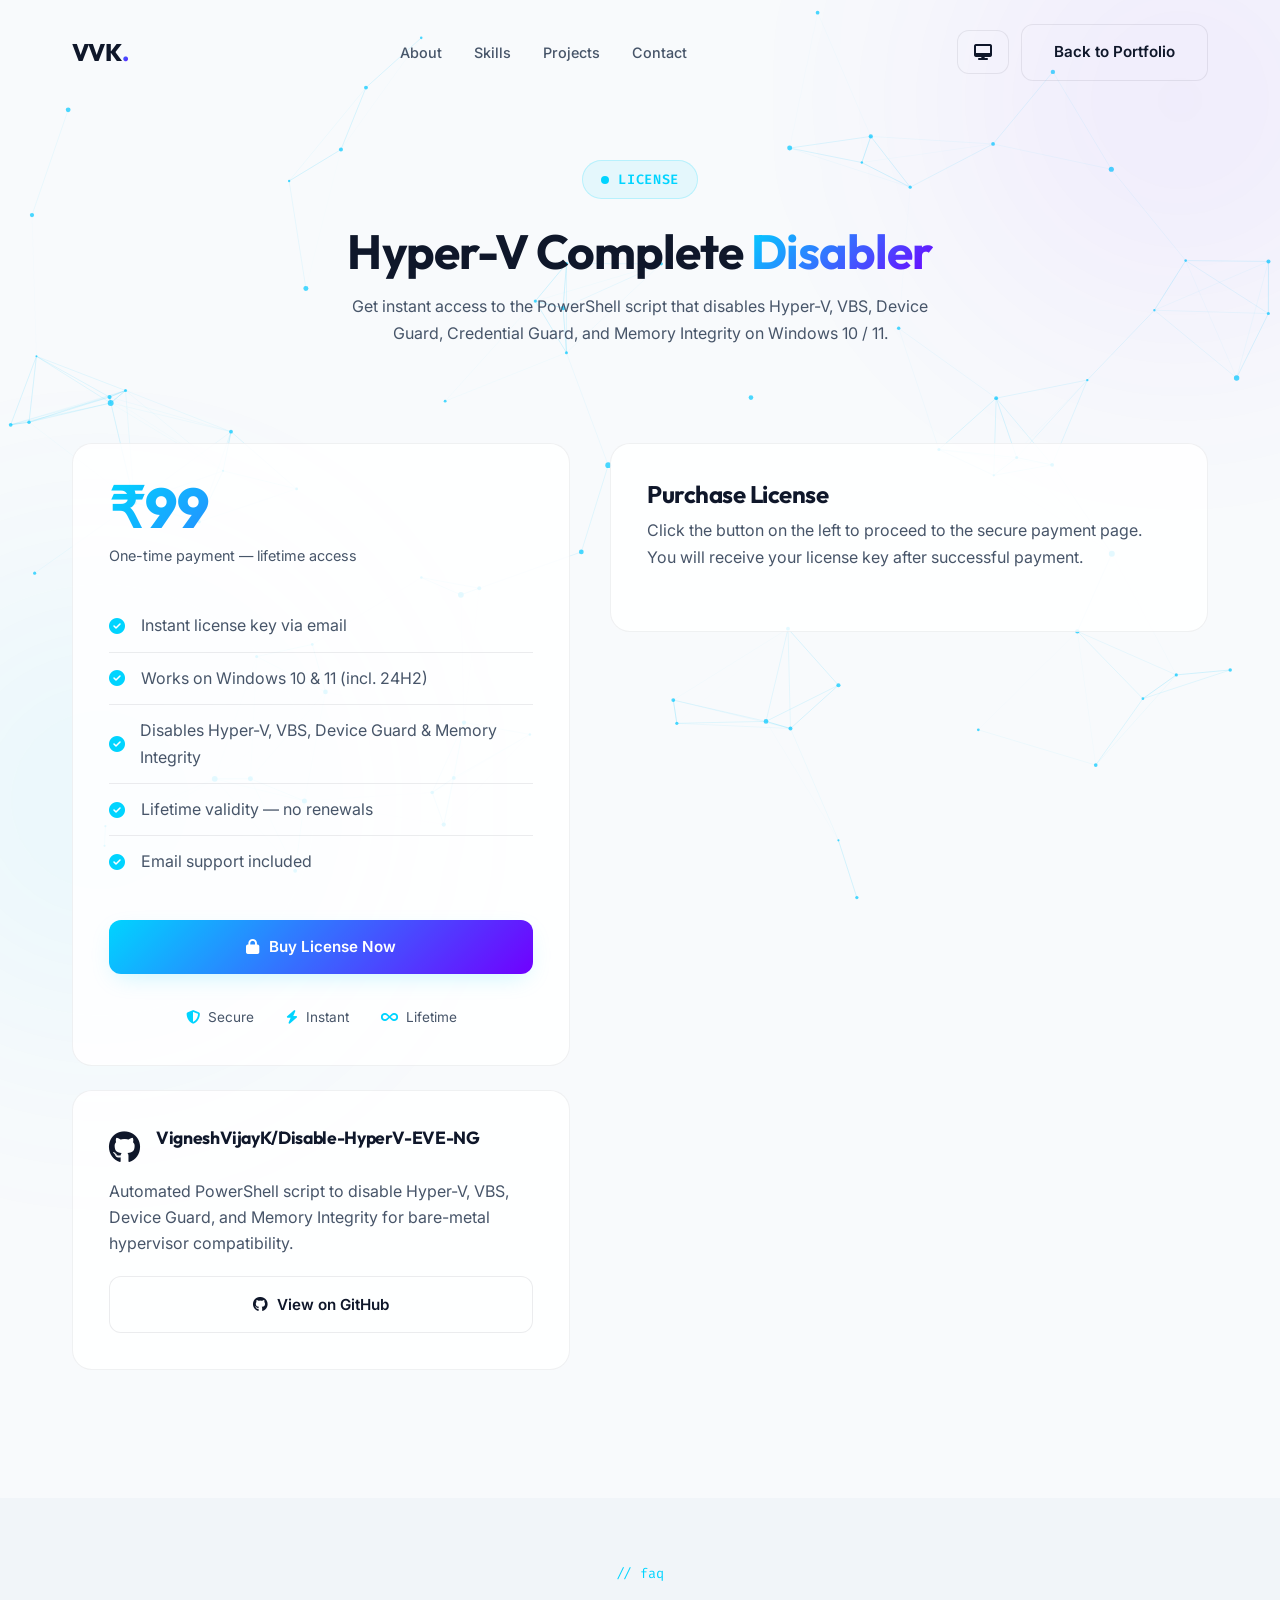
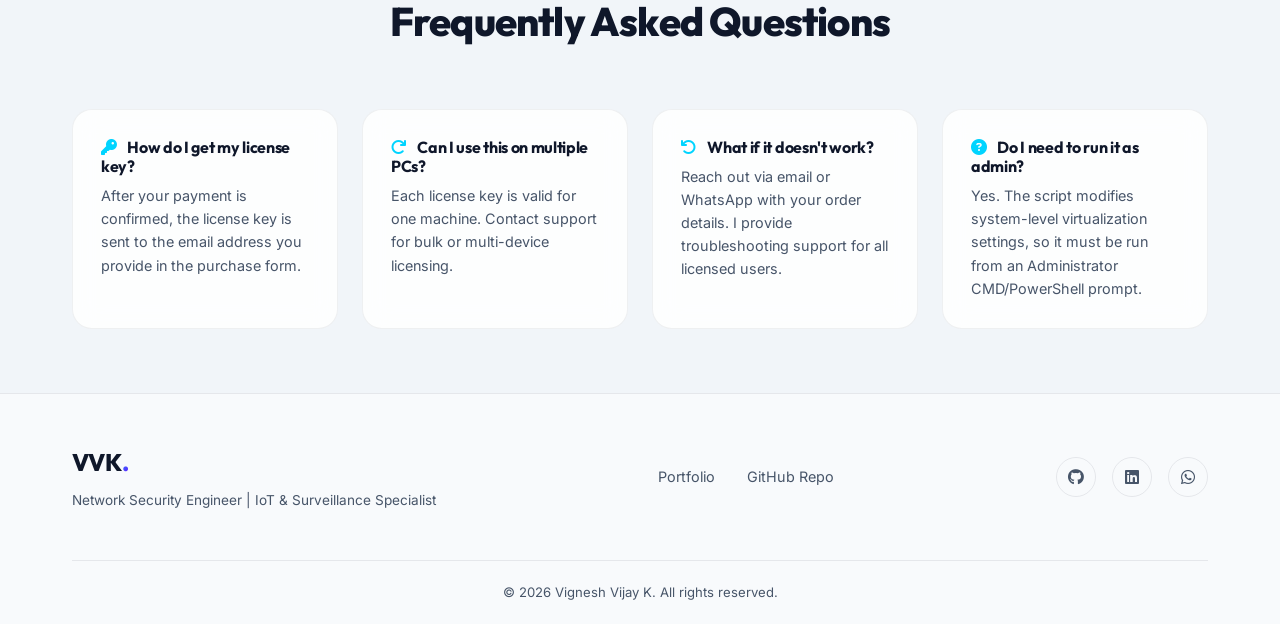
==== commit 0c6c3102: "fix: move payment form to separate payment.html page with order summary" ====
--- a/license.html
+++ b/license.html
@@ -233,7 +233,7 @@
                 <li><i class="fas fa-check-circle" aria-hidden="true"></i> Lifetime validity — no renewals</li>
                 <li><i class="fas fa-check-circle" aria-hidden="true"></i> Email support included</li>
               </ul>
-              <a href="#purchase-form" class="btn btn-primary" style="width: 100%; justify-content: center;">
+              <a href="payment.html" class="btn btn-primary" style="width: 100%; justify-content: center;">
                 <i class="fas fa-lock" aria-hidden="true"></i> Buy License Now
               </a>
               <div class="trust-badges">
@@ -249,8 +249,7 @@
           <div class="license-right">
             <div class="glass form-card" id="purchase-form">
               <h2>Purchase License</h2>
-              <p>Complete the form below. You will receive your license key after successful payment.</p>
-              <div id="licenseForm"></div>
+              <p>Click the button on the left to proceed to the secure payment page. You will receive your license key after successful payment.</p>
             </div>
           </div>
         </div>
